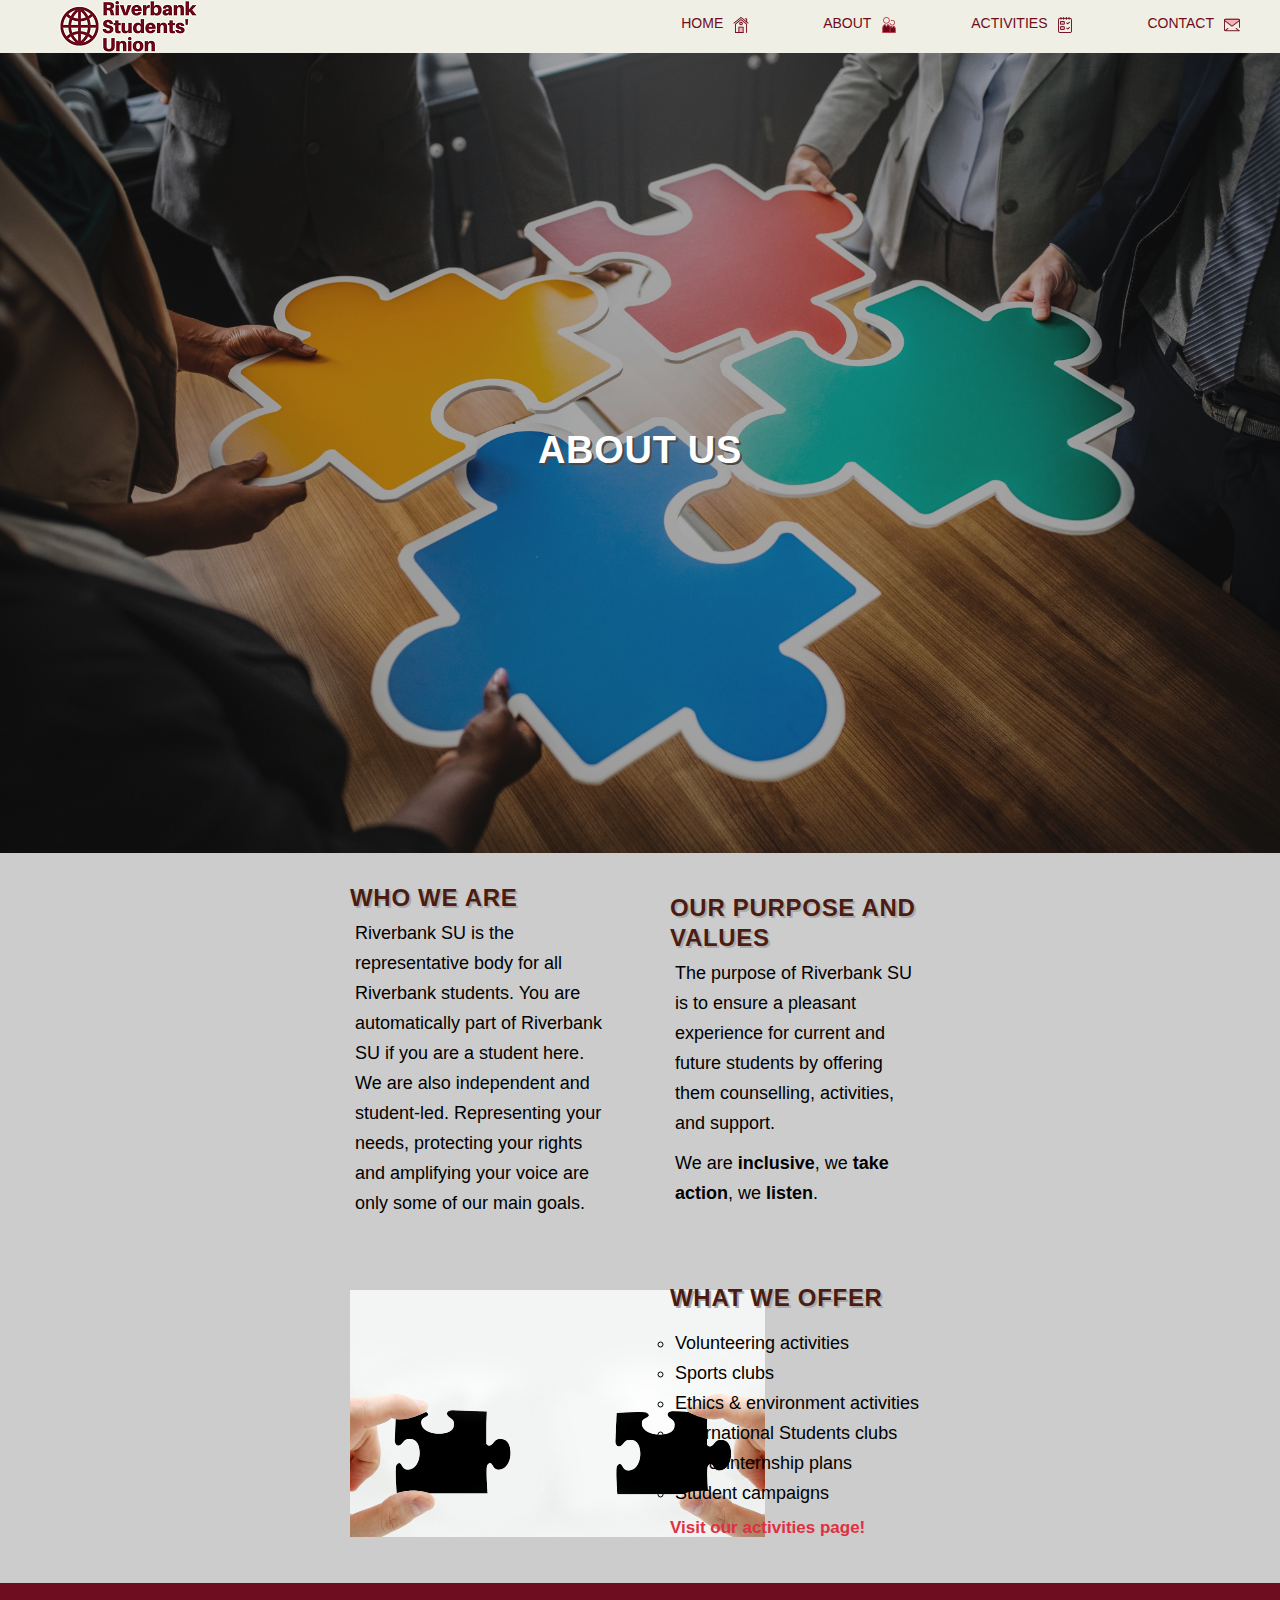
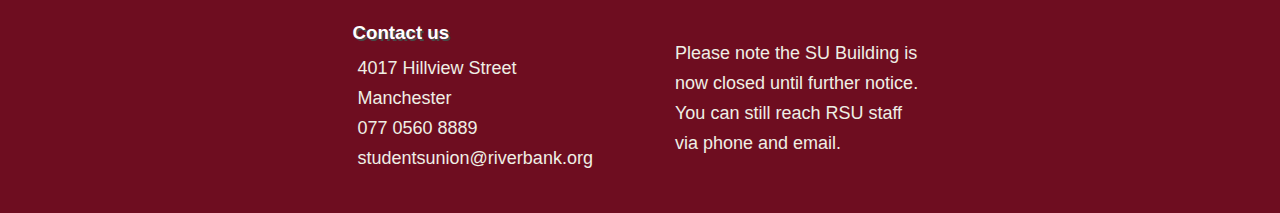
==== about.html @ c8550bf9 "Add files via upload" ====
<!DOCTYPE html>
<html>

<head>
    <link rel="stylesheet" href="style.css">
    <meta charset="UTF-8">
    <meta name="description" content="Site Organizație Studențească">
    <meta name="keywords" content="HTML, CSS">
    <meta name="author" content="Berzovan Alexandra-Teodora">
    <meta name="viewport" content="width=device-width, initial-scale=1.0">
    <title>About us</title>

</head>

<body>
    <header>
        <a href="index.html"><img src="logo.png" class="logo"></a>
        <nav>
            <ul>
                <li><a href="index.html">
                        <img src="home.png" class="icons">Home
                    </a></li>
                <li><a href="about.html">
                        <img src="user.png" class="icons">About
                    </a></li>
                <li><a href="activities.html">
                        <img src="test.png" class="icons">Activities
                    </a></li>

                <li><a href="contact.html">
                        <img src="mail.png" class="icons">Contact
                    </a></li>
            </ul>
        </nav>
    </header>


    <div class="container">
        <img src="teamwork.jpg" alt="teamwork">
        <div class="centered">
            <h1>About us</h1>
        </div>
    </div>
    <div class=row>
        <div class="column">
            <h2>Who we are</h2>
            <p>Riverbank SU is the representative body for all Riverbank students. You are automatically part of
                Riverbank
                SU if you are a student here. We are also independent and student-led. Representing your needs,
                protecting
                your rights and amplifying your voice are only some of our main goals.</p>
        </div>
        <div class="column">
            <h2>Our purpose and values</h2>
            <p>The purpose of Riverbank SU is to ensure a pleasant experience for current and future students by
                offering
                them counselling, activities, and support.</p>
            <p>We are <b>inclusive</b>, we <b>take action</b>, we <b>listen</b>.</p>
        </div>
    </div>

    <div class="row">
        <div class="column"> <img src="puzzle.jpg" alt="puzzle"></div>
        <div class="column">
            <h2>What we offer</h2>
            <p>
            <ul>
                <li>Volunteering activities</li>
                <li>Sports clubs</li>
                <li>Ethics & environment activities</li>
                <li>International Students clubs</li>
                <li>Job & internship plans</li>
                <li>Student campaigns</li>
            </ul>
            <h4><a href="activities.html">Visit our activities page!</a></h4>
            </p>

        </div>

    </div>
    <div class="footer">
        <div class="row">
            <div class="column">
                <h3>Contact us</h3>
                <p>4017 Hillview Street<br>
                    Manchester<br>
                    077 0560 8889<br>
                    studentsunion@riverbank.org</p>
            </div>
            <div class="column">
                <p>Please note the SU Building is now closed until further notice. You can still reach RSU staff via
                    phone
                    and email.</p>
            </div>
        </div>
    </div>

</body>

</html>
---- style.css ----
* {
    margin: 0px;
    padding: 0px;
    box-sizing: border-box;
}

*:before, *:after {
    box-sizing: border-box;
}

body {
    margin: 0px;
    background: #ccc;
    font-family: 'Segoe UI', Tahoma, Geneva, Verdana, sans-serif;
    font-weight: 500;
}

h1 {
    color: #fff;
    text-shadow: 2px 2px #494949;
    font-size: 38px;
    letter-spacing: 0.7px;
}

h2 {
    color: #4C1C10;
    text-transform: uppercase;
    letter-spacing: .7px;
    padding: 30px auto;
    text-shadow: 2px 2px #aaa;
}

h3 {
    color: #fff;
    text-shadow: 2px 2px #494949;
}

h4 a {
    color: #e02f43;
    font-size: 17px;
}

p {
    padding: 5px;
    font-size: 18px;
}

header {
    background: #EFEFE5;
    margin: 0 auto;
}

header ::after {
    content: "";
    display: table;
    clear: both;
}

.logo {
    position: absolute;
    padding-left: 50px;
}

header ul {
    float: right;
    margin: 0;
    padding: 0px 40px 20px 20px;
    background: #EFEFE5;
    list-style: none;
    text-transform: uppercase;
    font-size: 14px;
}

header ul ::before {
    content: '';
    display: block;
    height: 5px;
    background-color: #E02F43;
    position: absolute;
    top: 0;
    width: 0%;
    transition: all ease-in-out 0.25s;
}

header ul :hover::before {
    width: 100%;
}

header li {
    display: inline-block;
    margin-left: 70px;
    padding-top: 15px;
    position: relative;
    text-decoration: none;
}

header li a {
    text-decoration: none;
    color: #6E0D20;
}

ul {
    list-style: circle;
    padding: 5px;
    font-size: 18px;
}

.icons {
    float: right;
    margin-left: 10px;
    padding-top: 2px;
    position: relative;
}

.container {
    background: rgb(34, 34, 34);
    height: 800px;
}

.container img {
    width: 100%;
    height: 800px;
    object-fit: cover;
    opacity: 60%;
}

.centered {
    position: absolute;
    top: 50%;
    left: 50%;
    transform: translate(-50%, -50%);
    text-align: center;
    width: 100%;
    text-transform: uppercase;
}

input[type=text] {
    width: 500px;
    box-sizing: border-box;
    border: 2px solid white;
    border-radius: 4px;
    font-size: 16px;
    background-color: white;
    background-image: url('search.png');
    background-position: 5px 5px;
    background-repeat: no-repeat;
    padding: 12px 20px 12px 40px;
    opacity: 80%;
    margin-top: 15px;
}

.cards {
    display: flex;
    justify-content: center;
    flex-direction: row;
}

.card {
    box-shadow: 0 4px 8px 0 #E02F43;
    max-width: 300px;
    margin: 50px;
    text-align: center;
    line-height: 25px;
}

a {
    text-decoration: none;
    color: #6E0D20;
}

.card:hover {
    box-shadow: 0 8px 16px 0 #6E0D20;
}

.info {
    padding-top: 5px;
    padding-right: 8px;
}

.warning {
    background-color: #EFEFE5;
    margin-top: 30px;
    width: 60%;
    position: relative;
    top: 50%;
    left: 50%;
    transform: translate(-50%, -50%);
}

.row {
    display: flex;
    align-items: center;
    justify-content: center;
    position: relative;
}

.column {
    display: inline-block;
    width: 25%;
    padding: 30px;
    line-height: 30px;
}

.gallery {
    display: flex;
    align-items: center;
    justify-content: center;
    position: relative;
    margin: 10px;
}

.gallerycolumn {
    display: inline-block;
    width: 30%;
    text-align: center;
    padding: 10px;
}

.footer {
    padding: 5px;
    background-color: #6E0D20;
    color: #EFEFE5;
}
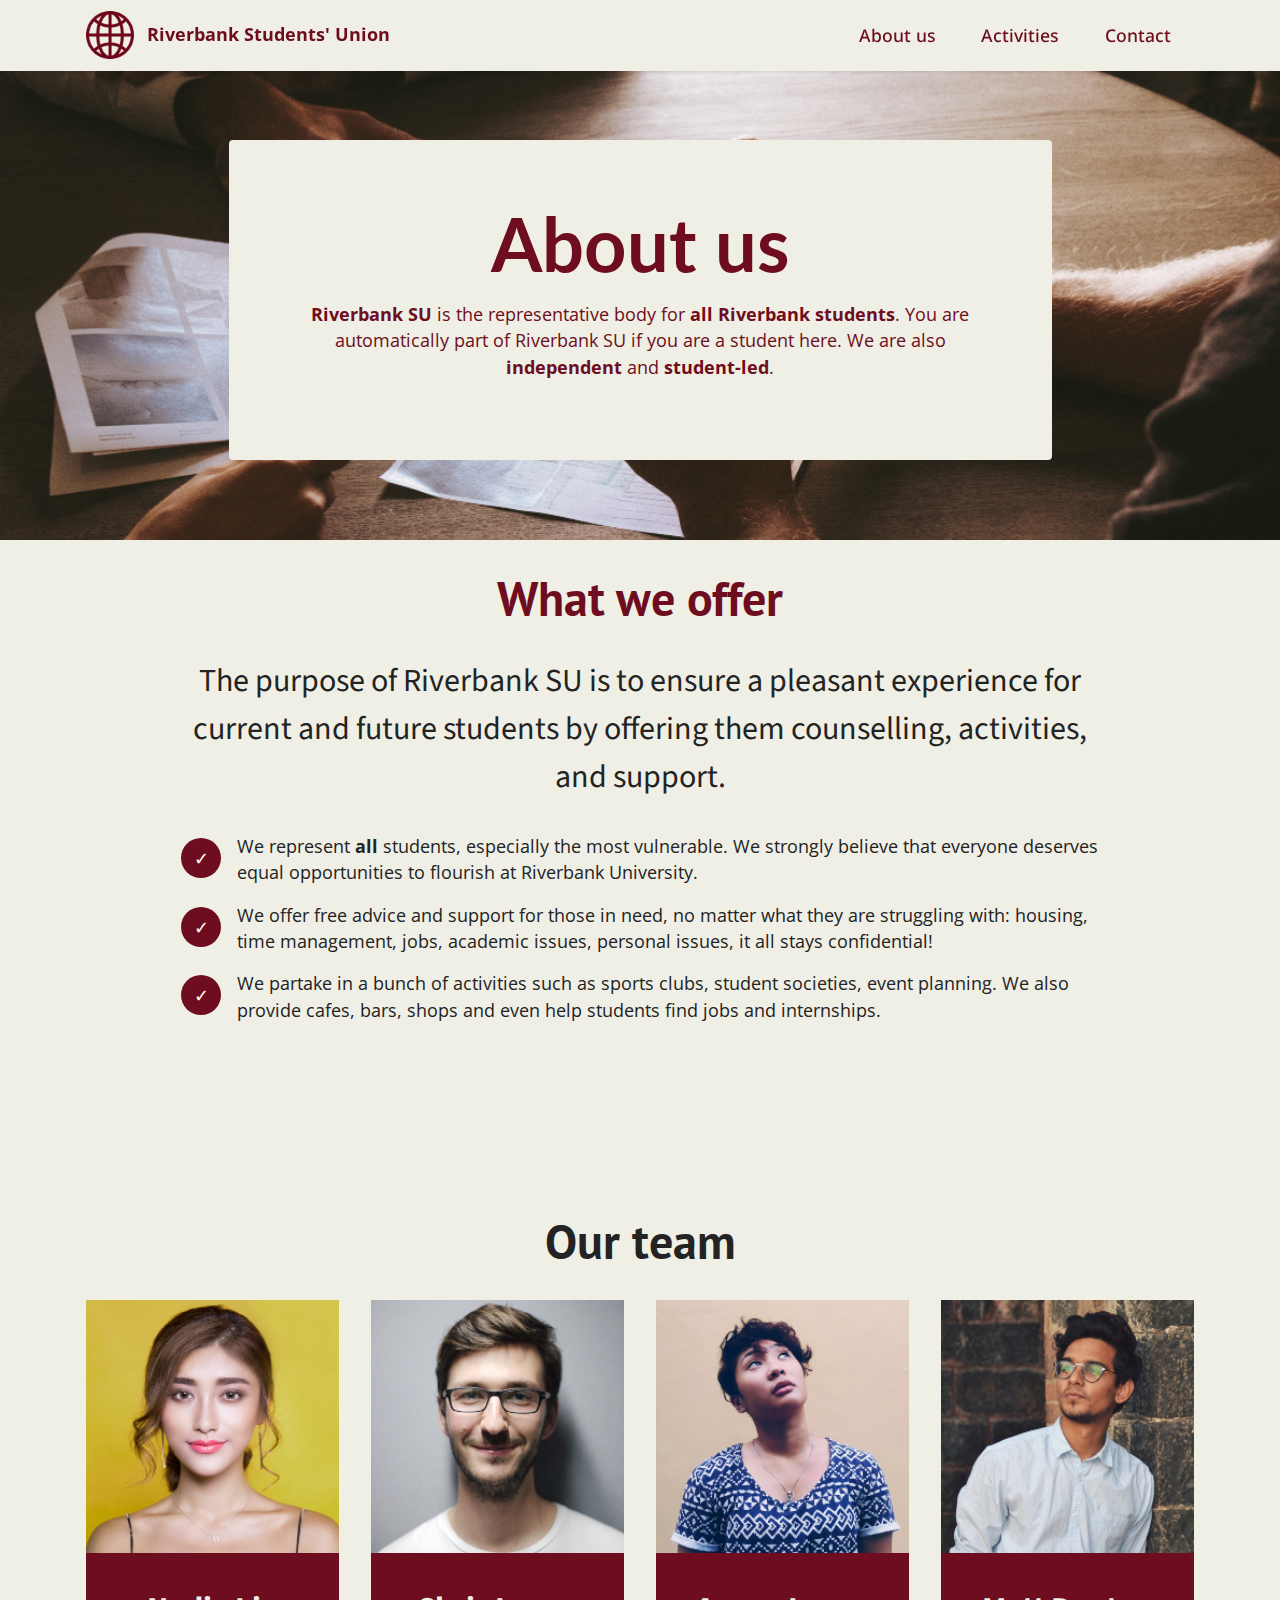
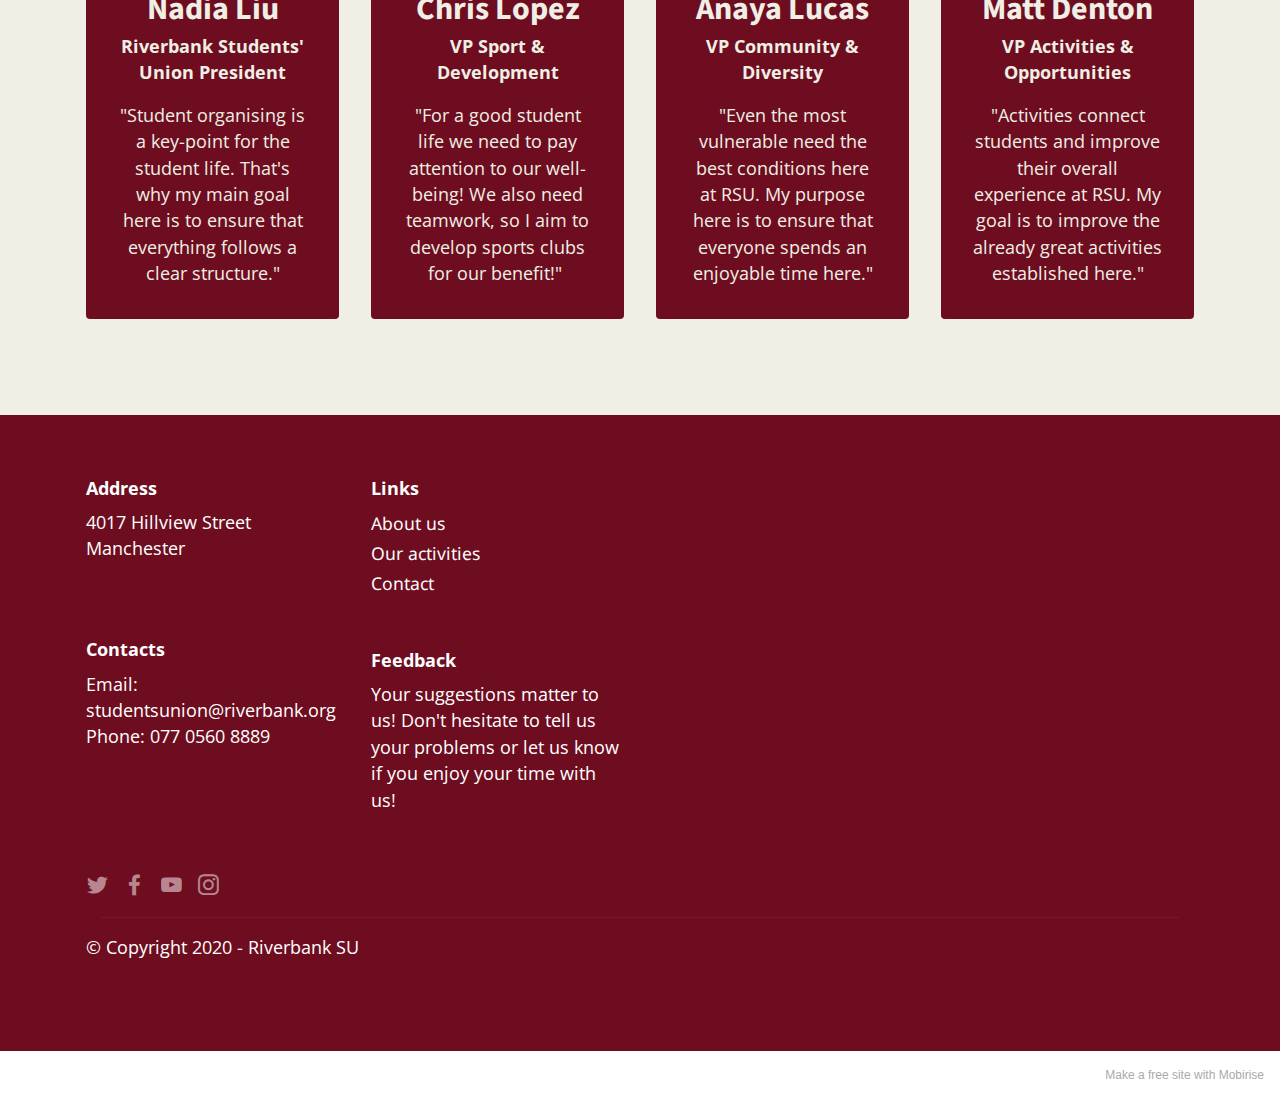
==== commit 32680bc3: "Add files via upload" ====
--- a/about.html
+++ b/about.html
@@ -1,100 +1,272 @@
-<!DOCTYPE html>
-<html>
-
-<head>
-    <link rel="stylesheet" href="style.css">
-    <meta charset="UTF-8">
-    <meta name="description" content="Site Organizație Studențească">
-    <meta name="keywords" content="HTML, CSS">
-    <meta name="author" content="Berzovan Alexandra-Teodora">
-    <meta name="viewport" content="width=device-width, initial-scale=1.0">
-    <title>About us</title>
-
-</head>
-
-<body>
-    <header>
-        <a href="index.html"><img src="logo.png" class="logo"></a>
-        <nav>
-            <ul>
-                <li><a href="index.html">
-                        <img src="home.png" class="icons">Home
-                    </a></li>
-                <li><a href="about.html">
-                        <img src="user.png" class="icons">About
-                    </a></li>
-                <li><a href="activities.html">
-                        <img src="test.png" class="icons">Activities
-                    </a></li>
-
-                <li><a href="contact.html">
-                        <img src="mail.png" class="icons">Contact
-                    </a></li>
-            </ul>
-        </nav>
-    </header>
-
-
-    <div class="container">
-        <img src="teamwork.jpg" alt="teamwork">
-        <div class="centered">
-            <h1>About us</h1>
-        </div>
-    </div>
-    <div class=row>
-        <div class="column">
-            <h2>Who we are</h2>
-            <p>Riverbank SU is the representative body for all Riverbank students. You are automatically part of
-                Riverbank
-                SU if you are a student here. We are also independent and student-led. Representing your needs,
-                protecting
-                your rights and amplifying your voice are only some of our main goals.</p>
-        </div>
-        <div class="column">
-            <h2>Our purpose and values</h2>
-            <p>The purpose of Riverbank SU is to ensure a pleasant experience for current and future students by
-                offering
-                them counselling, activities, and support.</p>
-            <p>We are <b>inclusive</b>, we <b>take action</b>, we <b>listen</b>.</p>
-        </div>
-    </div>
-
-    <div class="row">
-        <div class="column"> <img src="puzzle.jpg" alt="puzzle"></div>
-        <div class="column">
-            <h2>What we offer</h2>
-            <p>
-            <ul>
-                <li>Volunteering activities</li>
-                <li>Sports clubs</li>
-                <li>Ethics & environment activities</li>
-                <li>International Students clubs</li>
-                <li>Job & internship plans</li>
-                <li>Student campaigns</li>
-            </ul>
-            <h4><a href="activities.html">Visit our activities page!</a></h4>
-            </p>
-
-        </div>
-
-    </div>
-    <div class="footer">
-        <div class="row">
-            <div class="column">
-                <h3>Contact us</h3>
-                <p>4017 Hillview Street<br>
-                    Manchester<br>
-                    077 0560 8889<br>
-                    studentsunion@riverbank.org</p>
-            </div>
-            <div class="column">
-                <p>Please note the SU Building is now closed until further notice. You can still reach RSU staff via
-                    phone
-                    and email.</p>
-            </div>
-        </div>
-    </div>
-
-</body>
-
+<!DOCTYPE html>
+<html  >
+<head>
+  <!-- Site made with Mobirise Website Builder v5.2.0, https://mobirise.com -->
+  <meta charset="UTF-8">
+  <meta http-equiv="X-UA-Compatible" content="IE=edge">
+  <meta name="generator" content="Mobirise v5.2.0, mobirise.com">
+  <meta name="viewport" content="width=device-width, initial-scale=1, minimum-scale=1">
+  <link rel="shortcut icon" href="assets/images/globe-1.png" type="image/x-icon">
+  <meta name="description" content="">
+  
+  
+  <title>About</title>
+  <link rel="stylesheet" href="assets/tether/tether.min.css">
+  <link rel="stylesheet" href="assets/bootstrap/css/bootstrap.min.css">
+  <link rel="stylesheet" href="assets/bootstrap/css/bootstrap-grid.min.css">
+  <link rel="stylesheet" href="assets/bootstrap/css/bootstrap-reboot.min.css">
+  <link rel="stylesheet" href="assets/dropdown/css/style.css">
+  <link rel="stylesheet" href="assets/socicon/css/styles.css">
+  <link rel="stylesheet" href="assets/theme/css/style.css">
+  <link rel="preload" as="style" href="assets/mobirise/css/mbr-additional.css"><link rel="stylesheet" href="assets/mobirise/css/mbr-additional.css" type="text/css">
+  
+  
+  
+  
+</head>
+<body>
+  
+  <section class="menu menu2 cid-skhMmLjxZo" once="menu" id="menu2-d">
+    
+    <nav class="navbar navbar-dropdown navbar-fixed-top navbar-expand-lg">
+        <div class="container">
+            <div class="navbar-brand">
+                <span class="navbar-logo">
+                    
+                        <a href="index.html"><img src="assets/images/globe-1.png" alt="Logo" style="height: 3rem;"></a>
+                    
+                </span>
+                <span class="navbar-caption-wrap"><a class="navbar-caption text-primary display-7" href="index.html">Riverbank Students' Union</a></span>
+            </div>
+            <button class="navbar-toggler" type="button" data-toggle="collapse" data-target="#navbarSupportedContent" aria-controls="navbarNavAltMarkup" aria-expanded="false" aria-label="Toggle navigation">
+                <div class="hamburger">
+                    <span></span>
+                    <span></span>
+                    <span></span>
+                    <span></span>
+                </div>
+            </button>
+            <div class="collapse navbar-collapse" id="navbarSupportedContent">
+                <ul class="navbar-nav nav-dropdown nav-right" data-app-modern-menu="true"><li class="nav-item"><a class="nav-link link text-primary display-4" href="about.html">
+                            About us</a></li>
+                    <li class="nav-item"><a class="nav-link link text-primary display-4" href="activities.html">
+                            Activities</a></li>
+                    <li class="nav-item"><a class="nav-link link text-primary display-4" href="contact.html">Contact</a>
+                    </li></ul>
+                
+                
+            </div>
+        </div>
+    </nav>
+</section>
+
+<section class="header12 cid-skjhHKtJoJ mbr-parallax-background" id="header12-j">
+
+    
+
+    
+    <div class="container">
+        <div class="row justify-content-center">
+            <div class="card col-12 col-md-12 col-lg-9">
+                <div class="card-wrapper">
+                    <div class="card-box align-center">
+                        <h1 class="card-title mbr-fonts-style mb-3 display-1">
+                            <strong>About us</strong></h1>
+                        <p class="mbr-text mbr-fonts-style display-7"><strong>Riverbank SU</strong> is the representative body for <strong>all Riverbank students</strong>. You are automatically part of Riverbank SU if you are a student here. We are also <strong>independent</strong> and <strong>student-led</strong>.</p>
+                        
+                    </div>
+                </div>
+            </div>
+        </div>
+    </div>
+</section>
+
+<section class="content4 cid-skjf7Pmlff" id="content4-g">
+    
+    
+    <div class="container">
+        <div class="row justify-content-center">
+            <div class="title col-md-12 col-lg-10">
+                <h3 class="mbr-section-title mbr-fonts-style align-center mb-4 display-2">
+                    <strong>What we offer</strong></h3>
+                <h4 class="mbr-section-subtitle align-center mbr-fonts-style mb-4 display-5">The purpose of Riverbank SU is to ensure a pleasant experience for current and future students by offering them counselling, activities, and support.</h4>
+                
+            </div>
+        </div>
+    </div>
+</section>
+
+<section class="content8 cid-skjfFhBJfi" id="content8-i">
+    
+    <div class="container">
+        <div class="row justify-content-center">
+            <div class="counter-container col-md-12 col-lg-10">
+                
+                <div class="mbr-text mbr-fonts-style display-7">
+                    <ul>
+                        <li>We represent&nbsp;<strong>all</strong> students, especially the most vulnerable. We strongly believe that everyone deserves equal opportunities to flourish at Riverbank University.</li>
+                        <li>We offer free advice and support for those in need, no matter what they are struggling with: housing, time management, jobs, academic issues, personal issues, it all stays confidential!</li><li>We partake in a bunch of activities such as sports clubs, student societies, event planning. We also provide cafes, bars, shops and even help students find jobs and internships.&nbsp;</li></ul><ul>
+                    </ul>
+                </div>
+            </div>
+        </div>
+    </div>
+</section>
+
+<section class="team1 cid-skjfhzX9Cu" id="team1-h">
+    
+
+    
+    <div class="container">
+        <div class="row justify-content-center">
+            <div class="col-12">
+                <h3 class="mbr-section-title mbr-fonts-style align-center mb-4 display-2">
+                    <strong>Our team</strong>
+                </h3>
+                
+            </div>
+            <div class="col-sm-6 col-lg-3">
+                <div class="card-wrap">
+                    <div class="image-wrap">
+                        <img src="assets/images/woman08.jpg" alt="">
+                    </div>
+                    <div class="content-wrap">
+                        <h5 class="mbr-section-title card-title mbr-fonts-style align-center m-0 display-5"><strong>Nadia Liu</strong></h5>
+                        <h6 class="mbr-role mbr-fonts-style align-center mb-3 display-7"><strong>Riverbank Students' Union President</strong></h6>
+                        <p class="card-text mbr-fonts-style align-center display-7">"Student organising is a key-point for the student life. That's why my main goal here is to ensure that everything follows a clear structure."</p>
+                        
+                        
+                    </div>
+                </div>
+            </div>
+
+            <div class="col-sm-6 col-lg-3">
+                <div class="card-wrap">
+                    <div class="image-wrap">
+                        <img src="assets/images/man15.jpg" alt="">
+                    </div>
+                    <div class="content-wrap">
+                        <h5 class="mbr-section-title card-title mbr-fonts-style align-center m-0 display-5"><strong>Chris Lopez</strong></h5>
+                        <h6 class="mbr-role mbr-fonts-style align-center mb-3 display-7"><strong>VP Sport &amp; Development</strong></h6>
+                        <p class="card-text mbr-fonts-style align-center display-7">"For a good student life we need to pay attention to our well-being! We also need teamwork, so I aim to develop sports clubs for our benefit!"&nbsp;</p>
+                        
+                        
+                    </div>
+                </div>
+            </div>
+
+            <div class="col-sm-6 col-lg-3">
+                <div class="card-wrap">
+                    <div class="image-wrap">
+                        <img src="assets/images/woman34-1.jpg" alt="">
+                    </div>
+                    <div class="content-wrap">
+                        <h5 class="mbr-section-title card-title mbr-fonts-style align-center m-0 display-5"><strong>Anaya Lucas</strong></h5>
+                        <h6 class="mbr-role mbr-fonts-style align-center mb-3 display-7"><strong>VP Community &amp; Diversity
+</strong></h6>
+                        <p class="card-text mbr-fonts-style align-center display-7">"Even the most vulnerable need the best conditions here at RSU. My purpose here is to ensure that everyone spends an enjoyable time here."</p>
+                        
+                        
+                    </div>
+                </div>
+            </div>
+
+            <div class="col-sm-6 col-lg-3">
+                <div class="card-wrap">
+                    <div class="image-wrap">
+                        <img src="assets/images/man23.jpg" alt="">
+                    </div>
+                    <div class="content-wrap">
+                        <h5 class="mbr-section-title card-title mbr-fonts-style align-center m-0 display-5"><strong>Matt Denton</strong></h5>
+                        <h6 class="mbr-role mbr-fonts-style align-center mb-3 display-7"><strong>VP Activities &amp; Opportunities</strong></h6>
+                        <p class="card-text mbr-fonts-style align-center display-7">"Activities connect students and improve their overall experience at RSU. My goal is to improve the already great activities established here."</p>
+                        
+                        
+                    </div>
+                </div>
+            </div>
+        </div>
+    </div>
+</section>
+
+<section class="footer6 cid-skigMnmzud" once="footers" id="footer6-e">
+
+    
+
+    
+
+    <div class="container">
+        <div class="row content mbr-white">
+            <div class="col-12 col-md-3 mbr-fonts-style display-7">
+                <h5 class="mbr-section-subtitle mbr-fonts-style mb-2 display-7">
+                    <strong>Address</strong>
+                </h5>
+                <p class="mbr-text mbr-fonts-style display-7">4017 Hillview Street Manchester</p> <br>
+                <h5 class="mbr-section-subtitle mbr-fonts-style mb-2 mt-4 display-7">
+                    <strong>Contacts</strong>
+                </h5>
+                <p class="mbr-text mbr-fonts-style mb-4 display-7">
+                    Email: studentsunion@riverbank.org <br>
+                    Phone: 077 0560 8889</p>
+            </div>
+            <div class="col-12 col-md-3 mbr-fonts-style display-4">
+                <h5 class="mbr-section-subtitle mbr-fonts-style mb-2 display-7">
+                    <strong>Links</strong>
+                </h5>
+                <ul class="list mbr-fonts-style mb-4 display-4">
+                    <li class="mbr-text item-wrap"><a href="about.html" class="text-white">About us</a></li><li class="mbr-text item-wrap"><a href="activities.html" class="text-white">Our activities</a></li><li class="mbr-text item-wrap"><a href="contact.html" class="text-white">Contact</a></li>
+                </ul>
+                <h5 class="mbr-section-subtitle mbr-fonts-style mb-2 mt-5 display-7">
+                    <strong>Feedback</strong>
+                </h5>
+                <p class="mbr-text mbr-fonts-style mb-4 display-7">
+                    Your suggestions matter to us! Don't hesitate to tell us your problems or let us know if you enjoy your time with us!</p>
+            </div>
+            <div class="col-12 col-md-6">
+                <div class="google-map"><iframe frameborder="0" style="border:0" src="https://www.google.com/maps/embed/v1/place?key=AIzaSyCZI5F_k6S1k46ujh0SNrapM89f7mJxd30&amp;q=Manchester" allowfullscreen=""></iframe></div>
+            </div>
+            <div class="col-md-6">
+                <div class="social-list align-left">
+                    <div class="soc-item">
+                        <a href="https://twitter.com" target="_blank">
+                            <span class="mbr-iconfont mbr-iconfont-social socicon-twitter socicon"></span>
+                        </a>
+                    </div>
+                    <div class="soc-item">
+                        <a href="https://www.facebook.com" target="_blank">
+                            <span class="mbr-iconfont mbr-iconfont-social socicon-facebook socicon"></span>
+                        </a>
+                    </div>
+                    <div class="soc-item">
+                        <a href="https://www.youtube.com" target="_blank">
+                            <span class="mbr-iconfont mbr-iconfont-social socicon-youtube socicon"></span>
+                        </a>
+                    </div>
+                    <div class="soc-item">
+                        <a href="https://instagram.com" target="_blank">
+                            <span class="mbr-iconfont mbr-iconfont-social socicon-instagram socicon"></span>
+                        </a>
+                    </div>
+                    
+                    
+                </div>
+            </div>
+        </div>
+        <div class="footer-lower">
+            <div class="media-container-row">
+                <div class="col-sm-12">
+                    <hr>
+                </div>
+            </div>
+            <div class="col-sm-12 copyright pl-0">
+                <p class="mbr-text mbr-fonts-style mbr-white display-7">
+                    © Copyright 2020 - Riverbank SU
+                </p>
+            </div>
+        </div>
+    </div>
+</section><section style="background-color: #fff; font-family: -apple-system, BlinkMacSystemFont, 'Segoe UI', 'Roboto', 'Helvetica Neue', Arial, sans-serif; color:#aaa; font-size:12px; padding: 0; align-items: center; display: flex;"><a href="https://mobirise.site/f" style="flex: 1 1; height: 3rem; padding-left: 1rem;"></a><p style="flex: 0 0 auto; margin:0; padding-right:1rem;">Make a free <a href="https://mobirise.site/y" style="color:#aaa;">site</a> with Mobirise</p></section><script src="assets/web/assets/jquery/jquery.min.js"></script>  <script src="assets/popper/popper.min.js"></script>  <script src="assets/tether/tether.min.js"></script>  <script src="assets/bootstrap/js/bootstrap.min.js"></script>  <script src="assets/smoothscroll/smooth-scroll.js"></script>  <script src="assets/dropdown/js/nav-dropdown.js"></script>  <script src="assets/dropdown/js/navbar-dropdown.js"></script>  <script src="assets/touchswipe/jquery.touch-swipe.min.js"></script>  <script src="assets/parallax/jarallax.min.js"></script>  <script src="assets/theme/js/script.js"></script>  
+  
+  
+</body>
 </html>--- a/assets/dropdown/css/style.css
+++ b/assets/dropdown/css/style.css
@@ -0,0 +1,265 @@
+.navbar-dropdown {
+  left: 0;
+  padding: 0;
+  position: absolute;
+  right: 0;
+  top: 0;
+  transition: all 0.45s ease;
+  z-index: 1030;
+  background: #282828; }
+  .navbar-dropdown .navbar-logo {
+    margin-right: 0.8rem;
+    transition: margin 0.3s ease-in-out;
+    vertical-align: middle; }
+    .navbar-dropdown .navbar-logo img {
+      height: 3.125rem;
+      transition: all 0.3s ease-in-out; }
+    .navbar-dropdown .navbar-logo.mbr-iconfont {
+      font-size: 3.125rem;
+      line-height: 3.125rem; }
+  .navbar-dropdown .navbar-caption {
+    font-weight: 700;
+    white-space: normal;
+    vertical-align: -4px;
+    line-height: 3.125rem !important; }
+    .navbar-dropdown .navbar-caption, .navbar-dropdown .navbar-caption:hover {
+      color: inherit;
+      text-decoration: none; }
+  .navbar-dropdown .mbr-iconfont + .navbar-caption {
+    vertical-align: -1px; }
+  .navbar-dropdown.navbar-fixed-top {
+    position: fixed; }
+  .navbar-dropdown .navbar-brand span {
+    vertical-align: -4px; }
+  .navbar-dropdown.bg-color.transparent {
+    background: none; }
+  .navbar-dropdown.navbar-short .navbar-brand {
+    padding: 0.625rem 0; }
+    .navbar-dropdown.navbar-short .navbar-brand span {
+      vertical-align: -1px; }
+  .navbar-dropdown.navbar-short .navbar-caption {
+    line-height: 2.375rem !important;
+    vertical-align: -2px; }
+  .navbar-dropdown.navbar-short .navbar-logo {
+    margin-right: 0.5rem; }
+    .navbar-dropdown.navbar-short .navbar-logo img {
+      height: 2.375rem; }
+    .navbar-dropdown.navbar-short .navbar-logo.mbr-iconfont {
+      font-size: 2.375rem;
+      line-height: 2.375rem; }
+  .navbar-dropdown.navbar-short .mbr-table-cell {
+    height: 3.625rem; }
+  .navbar-dropdown .navbar-close {
+    left: 0.6875rem;
+    position: fixed;
+    top: 0.75rem;
+    z-index: 1000; }
+  .navbar-dropdown .hamburger-icon {
+    content: "";
+    display: inline-block;
+    vertical-align: middle;
+    width: 16px;
+    -webkit-box-shadow: 0 -6px 0 1px #282828,0 0 0 1px #282828,0 6px 0 1px #282828;
+    -moz-box-shadow: 0 -6px 0 1px #282828,0 0 0 1px #282828,0 6px 0 1px #282828;
+    box-shadow: 0 -6px 0 1px #282828,0 0 0 1px #282828,0 6px 0 1px #282828; }
+
+.dropdown-menu .dropdown-toggle[data-toggle="dropdown-submenu"]::after {
+  border-bottom: 0.35em solid transparent;
+  border-left: 0.35em solid;
+  border-right: 0;
+  border-top: 0.35em solid transparent;
+  margin-left: 0.3rem; }
+
+.dropdown-menu .dropdown-item:focus {
+  outline: 0; }
+
+.nav-dropdown {
+  font-size: 0.75rem;
+  font-weight: 500;
+  height: auto !important; }
+  .nav-dropdown .nav-btn {
+    padding-left: 1rem; }
+  .nav-dropdown .link {
+    margin: .667em 1.667em;
+    font-weight: 500;
+    padding: 0;
+    transition: color .2s ease-in-out; }
+    .nav-dropdown .link.dropdown-toggle {
+      margin-right: 2.583em; }
+      .nav-dropdown .link.dropdown-toggle::after {
+        margin-left: .25rem;
+        border-top: 0.35em solid;
+        border-right: 0.35em solid transparent;
+        border-left: 0.35em solid transparent;
+        border-bottom: 0; }
+      .nav-dropdown .link.dropdown-toggle[aria-expanded="true"] {
+        margin: 0;
+        padding: 0.667em 3.263em  0.667em 1.667em; }
+  .nav-dropdown .link::after,
+  .nav-dropdown .dropdown-item::after {
+    color: inherit; }
+  .nav-dropdown .btn {
+    font-size: 0.75rem;
+    font-weight: 700;
+    letter-spacing: 0;
+    margin-bottom: 0;
+    padding-left: 1.25rem;
+    padding-right: 1.25rem; }
+  .nav-dropdown .dropdown-menu {
+    border-radius: 0;
+    border: 0;
+    left: 0;
+    margin: 0;
+    padding-bottom: 1.25rem;
+    padding-top: 1.25rem;
+    position: relative; }
+  .nav-dropdown .dropdown-submenu {
+    margin-left: 0.125rem;
+    top: 0; }
+  .nav-dropdown .dropdown-item {
+    font-weight: 500;
+    line-height: 2;
+    padding: 0.3846em 4.615em 0.3846em 1.5385em;
+    position: relative;
+    transition: color .2s ease-in-out, background-color .2s ease-in-out; }
+    .nav-dropdown .dropdown-item::after {
+      margin-top: -0.3077em;
+      position: absolute;
+      right: 1.1538em;
+      top: 50%; }
+    .nav-dropdown .dropdown-item:focus, .nav-dropdown .dropdown-item:hover {
+      background: none; }
+
+@media (max-width: 767px) {
+  .nav-dropdown.navbar-toggleable-sm {
+    bottom: 0;
+    display: none;
+    left: 0;
+    overflow-x: hidden;
+    position: fixed;
+    top: 0;
+    transform: translateX(-100%);
+    -ms-transform: translateX(-100%);
+    -webkit-transform: translateX(-100%);
+    width: 18.75rem;
+    z-index: 999; } }
+.nav-dropdown.navbar-toggleable-xl {
+  bottom: 0;
+  display: none;
+  left: 0;
+  overflow-x: hidden;
+  position: fixed;
+  top: 0;
+  transform: translateX(-100%);
+  -ms-transform: translateX(-100%);
+  -webkit-transform: translateX(-100%);
+  width: 18.75rem;
+  z-index: 999; }
+
+.nav-dropdown-sm {
+  display: block !important;
+  overflow-x: hidden;
+  overflow: auto;
+  padding-top: 3.875rem; }
+  .nav-dropdown-sm::after {
+    content: "";
+    display: block;
+    height: 3rem;
+    width: 100%; }
+  .nav-dropdown-sm.collapse.in ~ .navbar-close {
+    display: block !important; }
+  .nav-dropdown-sm.collapsing, .nav-dropdown-sm.collapse.in {
+    transform: translateX(0);
+    -ms-transform: translateX(0);
+    -webkit-transform: translateX(0);
+    transition: all 0.25s ease-out;
+    -webkit-transition: all 0.25s ease-out;
+    background: #282828; }
+  .nav-dropdown-sm.collapsing[aria-expanded="false"] {
+    transform: translateX(-100%);
+    -ms-transform: translateX(-100%);
+    -webkit-transform: translateX(-100%); }
+  .nav-dropdown-sm .nav-item {
+    display: block;
+    margin-left: 0 !important;
+    padding-left: 0; }
+  .nav-dropdown-sm .link,
+  .nav-dropdown-sm .dropdown-item {
+    border-top: 1px dotted rgba(255, 255, 255, 0.1);
+    font-size: 0.8125rem;
+    line-height: 1.6;
+    margin: 0 !important;
+    padding: 0.875rem 2.4rem 0.875rem 1.5625rem !important;
+    position: relative;
+    white-space: normal; }
+    .nav-dropdown-sm .link:focus, .nav-dropdown-sm .link:hover,
+    .nav-dropdown-sm .dropdown-item:focus,
+    .nav-dropdown-sm .dropdown-item:hover {
+      background: rgba(0, 0, 0, 0.2) !important;
+      color: #c0a375; }
+  .nav-dropdown-sm .nav-btn {
+    position: relative;
+    padding: 1.5625rem 1.5625rem 0 1.5625rem; }
+    .nav-dropdown-sm .nav-btn::before {
+      border-top: 1px dotted rgba(255, 255, 255, 0.1);
+      content: "";
+      left: 0;
+      position: absolute;
+      top: 0;
+      width: 100%; }
+    .nav-dropdown-sm .nav-btn + .nav-btn {
+      padding-top: 0.625rem; }
+      .nav-dropdown-sm .nav-btn + .nav-btn::before {
+        display: none; }
+  .nav-dropdown-sm .btn {
+    padding: 0.625rem 0; }
+  .nav-dropdown-sm .dropdown-toggle[data-toggle="dropdown-submenu"]::after {
+    margin-left: .25rem;
+    border-top: 0.35em solid;
+    border-right: 0.35em solid transparent;
+    border-left: 0.35em solid transparent;
+    border-bottom: 0; }
+  .nav-dropdown-sm .dropdown-toggle[data-toggle="dropdown-submenu"][aria-expanded="true"]::after {
+    border-top: 0;
+    border-right: 0.35em solid transparent;
+    border-left: 0.35em solid transparent;
+    border-bottom: 0.35em solid; }
+  .nav-dropdown-sm .dropdown-menu {
+    margin: 0;
+    padding: 0;
+    position: relative;
+    top: 0;
+    left: 0;
+    width: 100%;
+    border: 0;
+    float: none;
+    border-radius: 0;
+    background: none; }
+  .nav-dropdown-sm .dropdown-submenu {
+    left: 100%;
+    margin-left: 0.125rem;
+    margin-top: -1.25rem;
+    top: 0; }
+
+.navbar-toggleable-sm .nav-dropdown .dropdown-menu {
+  position: absolute; }
+
+.navbar-toggleable-sm .nav-dropdown .dropdown-submenu {
+  left: 100%;
+  margin-left: 0.125rem;
+  margin-top: -1.25rem;
+  top: 0; }
+
+.navbar-toggleable-sm.opened .nav-dropdown .dropdown-menu {
+  position: relative; }
+
+.navbar-toggleable-sm.opened .nav-dropdown .dropdown-submenu {
+  left: 0;
+  margin-left: 00rem;
+  margin-top: 0rem;
+  top: 0; }
+
+.is-builder .nav-dropdown.collapsing {
+  transition: none !important; }
+
+/*# sourceMappingURL=style.css.map */
--- a/assets/socicon/css/styles.css
+++ b/assets/socicon/css/styles.css
@@ -0,0 +1,933 @@
+@charset "UTF-8";
+
+@font-face {
+  font-family: 'Socicon';
+  src:  url('../fonts/socicon.eot');
+  src:  url('../fonts/socicon.eot?#iefix') format('embedded-opentype'),
+    url('../fonts/socicon.woff2') format('woff2'),
+    url('../fonts/socicon.ttf') format('truetype'),
+    url('../fonts/socicon.woff') format('woff'),
+    url('../fonts/socicon.svg#socicon') format('svg');
+  font-weight: normal;
+  font-style: normal;
+}
+
+[data-icon]:before {
+  font-family: "socicon" !important;
+  content: attr(data-icon);
+  font-style: normal !important;
+  font-weight: normal !important;
+  font-variant: normal !important;
+  text-transform: none !important;
+  speak: none;
+  line-height: 1;
+  -webkit-font-smoothing: antialiased;
+  -moz-osx-font-smoothing: grayscale;
+}
+
+[class^="socicon-"], [class*=" socicon-"] {
+  /* use !important to prevent issues with browser extensions that change fonts */
+  font-family: 'Socicon' !important;
+  speak: none;
+  font-style: normal;
+  font-weight: normal;
+  font-variant: normal;
+  text-transform: none;
+  line-height: 1;
+
+  /* Better Font Rendering =========== */
+  -webkit-font-smoothing: antialiased;
+  -moz-osx-font-smoothing: grayscale;
+}
+
+.socicon-eitaa:before {
+  content: "\e97c";
+}
+.socicon-soroush:before {
+  content: "\e97d";
+}
+.socicon-bale:before {
+  content: "\e97e";
+}
+.socicon-zazzle:before {
+  content: "\e97b";
+}
+.socicon-society6:before {
+  content: "\e97a";
+}
+.socicon-redbubble:before {
+  content: "\e979";
+}
+.socicon-avvo:before {
+  content: "\e978";
+}
+.socicon-stitcher:before {
+  content: "\e977";
+}
+.socicon-googlehangouts:before {
+  content: "\e974";
+}
+.socicon-dlive:before {
+  content: "\e975";
+}
+.socicon-vsco:before {
+  content: "\e976";
+}
+.socicon-flipboard:before {
+  content: "\e973";
+}
+.socicon-ubuntu:before {
+  content: "\e958";
+}
+.socicon-artstation:before {
+  content: "\e959";
+}
+.socicon-invision:before {
+  content: "\e95a";
+}
+.socicon-torial:before {
+  content: "\e95b";
+}
+.socicon-collectorz:before {
+  content: "\e95c";
+}
+.socicon-seenthis:before {
+  content: "\e95d";
+}
+.socicon-googleplaymusic:before {
+  content: "\e95e";
+}
+.socicon-debian:before {
+  content: "\e95f";
+}
+.socicon-filmfreeway:before {
+  content: "\e960";
+}
+.socicon-gnome:before {
+  content: "\e961";
+}
+.socicon-itchio:before {
+  content: "\e962";
+}
+.socicon-jamendo:before {
+  content: "\e963";
+}
+.socicon-mix:before {
+  content: "\e964";
+}
+.socicon-sharepoint:before {
+  content: "\e965";
+}
+.socicon-tinder:before {
+  content: "\e966";
+}
+.socicon-windguru:before {
+  content: "\e967";
+}
+.socicon-cdbaby:before {
+  content: "\e968";
+}
+.socicon-elementaryos:before {
+  content: "\e969";
+}
+.socicon-stage32:before {
+  content: "\e96a";
+}
+.socicon-tiktok:before {
+  content: "\e96b";
+}
+.socicon-gitter:before {
+  content: "\e96c";
+}
+.socicon-letterboxd:before {
+  content: "\e96d";
+}
+.socicon-threema:before {
+  content: "\e96e";
+}
+.socicon-splice:before {
+  content: "\e96f";
+}
+.socicon-metapop:before {
+  content: "\e970";
+}
+.socicon-naver:before {
+  content: "\e971";
+}
+.socicon-remote:before {
+  content: "\e972";
+}
+.socicon-internet:before {
+  content: "\e957";
+}
+.socicon-moddb:before {
+  content: "\e94b";
+}
+.socicon-indiedb:before {
+  content: "\e94c";
+}
+.socicon-traxsource:before {
+  content: "\e94d";
+}
+.socicon-gamefor:before {
+  content: "\e94e";
+}
+.socicon-pixiv:before {
+  content: "\e94f";
+}
+.socicon-myanimelist:before {
+  content: "\e950";
+}
+.socicon-blackberry:before {
+  content: "\e951";
+}
+.socicon-wickr:before {
+  content: "\e952";
+}
+.socicon-spip:before {
+  content: "\e953";
+}
+.socicon-napster:before {
+  content: "\e954";
+}
+.socicon-beatport:before {
+  content: "\e955";
+}
+.socicon-hackerone:before {
+  content: "\e956";
+}
+.socicon-hackernews:before {
+  content: "\e946";
+}
+.socicon-smashwords:before {
+  content: "\e947";
+}
+.socicon-kobo:before {
+  content: "\e948";
+}
+.socicon-bookbub:before {
+  content: "\e949";
+}
+.socicon-mailru:before {
+  content: "\e94a";
+}
+.socicon-gitlab:before {
+  content: "\e945";
+}
+.socicon-instructables:before {
+  content: "\e944";
+}
+.socicon-portfolio:before {
+  content: "\e943";
+}
+.socicon-codered:before {
+  content: "\e940";
+}
+.socicon-origin:before {
+  content: "\e941";
+}
+.socicon-nextdoor:before {
+  content: "\e942";
+}
+.socicon-udemy:before {
+  content: "\e93f";
+}
+.socicon-livemaster:before {
+  content: "\e93e";
+}
+.socicon-crunchbase:before {
+  content: "\e93b";
+}
+.socicon-homefy:before {
+  content: "\e93c";
+}
+.socicon-calendly:before {
+  content: "\e93d";
+}
+.socicon-realtor:before {
+  content: "\e90f";
+}
+.socicon-tidal:before {
+  content: "\e910";
+}
+.socicon-qobuz:before {
+  content: "\e911";
+}
+.socicon-natgeo:before {
+  content: "\e912";
+}
+.socicon-mastodon:before {
+  content: "\e913";
+}
+.socicon-unsplash:before {
+  content: "\e914";
+}
+.socicon-homeadvisor:before {
+  content: "\e915";
+}
+.socicon-angieslist:before {
+  content: "\e916";
+}
+.socicon-codepen:before {
+  content: "\e917";
+}
+.socicon-slack:before {
+  content: "\e918";
+}
+.socicon-openaigym:before {
+  content: "\e919";
+}
+.socicon-logmein:before {
+  content: "\e91a";
+}
+.socicon-fiverr:before {
+  content: "\e91b";
+}
+.socicon-gotomeeting:before {
+  content: "\e91c";
+}
+.socicon-aliexpress:before {
+  content: "\e91d";
+}
+.socicon-guru:before {
+  content: "\e91e";
+}
+.socicon-appstore:before {
+  content: "\e91f";
+}
+.socicon-homes:before {
+  content: "\e920";
+}
+.socicon-zoom:before {
+  content: "\e921";
+}
+.socicon-alibaba:before {
+  content: "\e922";
+}
+.socicon-craigslist:before {
+  content: "\e923";
+}
+.socicon-wix:before {
+  content: "\e924";
+}
+.socicon-redfin:before {
+  content: "\e925";
+}
+.socicon-googlecalendar:before {
+  content: "\e926";
+}
+.socicon-shopify:before {
+  content: "\e927";
+}
+.socicon-freelancer:before {
+  content: "\e928";
+}
+.socicon-seedrs:before {
+  content: "\e929";
+}
+.socicon-bing:before {
+  content: "\e92a";
+}
+.socicon-doodle:before {
+  content: "\e92b";
+}
+.socicon-bonanza:before {
+  content: "\e92c";
+}
+.socicon-squarespace:before {
+  content: "\e92d";
+}
+.socicon-toptal:before {
+  content: "\e92e";
+}
+.socicon-gust:before {
+  content: "\e92f";
+}
+.socicon-ask:before {
+  content: "\e930";
+}
+.socicon-trulia:before {
+  content: "\e931";
+}
+.socicon-loomly:before {
+  content: "\e932";
+}
+.socicon-ghost:before {
+  content: "\e933";
+}
+.socicon-upwork:before {
+  content: "\e934";
+}
+.socicon-fundable:before {
+  content: "\e935";
+}
+.socicon-booking:before {
+  content: "\e936";
+}
+.socicon-googlemaps:before {
+  content: "\e937";
+}
+.socicon-zillow:before {
+  content: "\e938";
+}
+.socicon-niconico:before {
+  content: "\e939";
+}
+.socicon-toneden:before {
+  content: "\e93a";
+}
+.socicon-augment:before {
+  content: "\e908";
+}
+.socicon-bitbucket:before {
+  content: "\e909";
+}
+.socicon-fyuse:before {
+  content: "\e90a";
+}
+.socicon-yt-gaming:before {
+  content: "\e90b";
+}
+.socicon-sketchfab:before {
+  content: "\e90c";
+}
+.socicon-mobcrush:before {
+  content: "\e90d";
+}
+.socicon-microsoft:before {
+  content: "\e90e";
+}
+.socicon-pandora:before {
+  content: "\e907";
+}
+.socicon-messenger:before {
+  content: "\e906";
+}
+.socicon-gamewisp:before {
+  content: "\e905";
+}
+.socicon-bloglovin:before {
+  content: "\e904";
+}
+.socicon-tunein:before {
+  content: "\e903";
+}
+.socicon-gamejolt:before {
+  content: "\e901";
+}
+.socicon-trello:before {
+  content: "\e902";
+}
+.socicon-spreadshirt:before {
+  content: "\e900";
+}
+.socicon-500px:before {
+  content: "\e000";
+}
+.socicon-8tracks:before {
+  content: "\e001";
+}
+.socicon-airbnb:before {
+  content: "\e002";
+}
+.socicon-alliance:before {
+  content: "\e003";
+}
+.socicon-amazon:before {
+  content: "\e004";
+}
+.socicon-amplement:before {
+  content: "\e005";
+}
+.socicon-android:before {
+  content: "\e006";
+}
+.socicon-angellist:before {
+  content: "\e007";
+}
+.socicon-apple:before {
+  content: "\e008";
+}
+.socicon-appnet:before {
+  content: "\e009";
+}
+.socicon-baidu:before {
+  content: "\e00a";
+}
+.socicon-bandcamp:before {
+  content: "\e00b";
+}
+.socicon-battlenet:before {
+  content: "\e00c";
+}
+.socicon-mixer:before {
+  content: "\e00d";
+}
+.socicon-bebee:before {
+  content: "\e00e";
+}
+.socicon-bebo:before {
+  content: "\e00f";
+}
+.socicon-behance:before {
+  content: "\e010";
+}
+.socicon-blizzard:before {
+  content: "\e011";
+}
+.socicon-blogger:before {
+  content: "\e012";
+}
+.socicon-buffer:before {
+  content: "\e013";
+}
+.socicon-chrome:before {
+  content: "\e014";
+}
+.socicon-coderwall:before {
+  content: "\e015";
+}
+.socicon-curse:before {
+  content: "\e016";
+}
+.socicon-dailymotion:before {
+  content: "\e017";
+}
+.socicon-deezer:before {
+  content: "\e018";
+}
+.socicon-delicious:before {
+  content: "\e019";
+}
+.socicon-deviantart:before {
+  content: "\e01a";
+}
+.socicon-diablo:before {
+  content: "\e01b";
+}
+.socicon-digg:before {
+  content: "\e01c";
+}
+.socicon-discord:before {
+  content: "\e01d";
+}
+.socicon-disqus:before {
+  content: "\e01e";
+}
+.socicon-douban:before {
+  content: "\e01f";
+}
+.socicon-draugiem:before {
+  content: "\e020";
+}
+.socicon-dribbble:before {
+  content: "\e021";
+}
+.socicon-drupal:before {
+  content: "\e022";
+}
+.socicon-ebay:before {
+  content: "\e023";
+}
+.socicon-ello:before {
+  content: "\e024";
+}
+.socicon-endomodo:before {
+  content: "\e025";
+}
+.socicon-envato:before {
+  content: "\e026";
+}
+.socicon-etsy:before {
+  content: "\e027";
+}
+.socicon-facebook:before {
+  content: "\e028";
+}
+.socicon-feedburner:before {
+  content: "\e029";
+}
+.socicon-filmweb:before {
+  content: "\e02a";
+}
+.socicon-firefox:before {
+  content: "\e02b";
+}
+.socicon-flattr:before {
+  content: "\e02c";
+}
+.socicon-flickr:before {
+  content: "\e02d";
+}
+.socicon-formulr:before {
+  content: "\e02e";
+}
+.socicon-forrst:before {
+  content: "\e02f";
+}
+.socicon-foursquare:before {
+  content: "\e030";
+}
+.socicon-friendfeed:before {
+  content: "\e031";
+}
+.socicon-github:before {
+  content: "\e032";
+}
+.socicon-goodreads:before {
+  content: "\e033";
+}
+.socicon-google:before {
+  content: "\e034";
+}
+.socicon-googlescholar:before {
+  content: "\e035";
+}
+.socicon-googlegroups:before {
+  content: "\e036";
+}
+.socicon-googlephotos:before {
+  content: "\e037";
+}
+.socicon-googleplus:before {
+  content: "\e038";
+}
+.socicon-grooveshark:before {
+  content: "\e039";
+}
+.socicon-hackerrank:before {
+  content: "\e03a";
+}
+.socicon-hearthstone:before {
+  content: "\e03b";
+}
+.socicon-hellocoton:before {
+  content: "\e03c";
+}
+.socicon-heroes:before {
+  content: "\e03d";
+}
+.socicon-smashcast:before {
+  content: "\e03e";
+}
+.socicon-horde:before {
+  content: "\e03f";
+}
+.socicon-houzz:before {
+  content: "\e040";
+}
+.socicon-icq:before {
+  content: "\e041";
+}
+.socicon-identica:before {
+  content: "\e042";
+}
+.socicon-imdb:before {
+  content: "\e043";
+}
+.socicon-instagram:before {
+  content: "\e044";
+}
+.socicon-issuu:before {
+  content: "\e045";
+}
+.socicon-istock:before {
+  content: "\e046";
+}
+.socicon-itunes:before {
+  content: "\e047";
+}
+.socicon-keybase:before {
+  content: "\e048";
+}
+.socicon-lanyrd:before {
+  content: "\e049";
+}
+.socicon-lastfm:before {
+  content: "\e04a";
+}
+.socicon-line:before {
+  content: "\e04b";
+}
+.socicon-linkedin:before {
+  content: "\e04c";
+}
+.socicon-livejournal:before {
+  content: "\e04d";
+}
+.socicon-lyft:before {
+  content: "\e04e";
+}
+.socicon-macos:before {
+  content: "\e04f";
+}
+.socicon-mail:before {
+  content: "\e050";
+}
+.socicon-medium:before {
+  content: "\e051";
+}
+.socicon-meetup:before {
+  content: "\e052";
+}
+.socicon-mixcloud:before {
+  content: "\e053";
+}
+.socicon-modelmayhem:before {
+  content: "\e054";
+}
+.socicon-mumble:before {
+  content: "\e055";
+}
+.socicon-myspace:before {
+  content: "\e056";
+}
+.socicon-newsvine:before {
+  content: "\e057";
+}
+.socicon-nintendo:before {
+  content: "\e058";
+}
+.socicon-npm:before {
+  content: "\e059";
+}
+.socicon-odnoklassniki:before {
+  content: "\e05a";
+}
+.socicon-openid:before {
+  content: "\e05b";
+}
+.socicon-opera:before {
+  content: "\e05c";
+}
+.socicon-outlook:before {
+  content: "\e05d";
+}
+.socicon-overwatch:before {
+  content: "\e05e";
+}
+.socicon-patreon:before {
+  content: "\e05f";
+}
+.socicon-paypal:before {
+  content: "\e060";
+}
+.socicon-periscope:before {
+  content: "\e061";
+}
+.socicon-persona:before {
+  content: "\e062";
+}
+.socicon-pinterest:before {
+  content: "\e063";
+}
+.socicon-play:before {
+  content: "\e064";
+}
+.socicon-player:before {
+  content: "\e065";
+}
+.socicon-playstation:before {
+  content: "\e066";
+}
+.socicon-pocket:before {
+  content: "\e067";
+}
+.socicon-qq:before {
+  content: "\e068";
+}
+.socicon-quora:before {
+  content: "\e069";
+}
+.socicon-raidcall:before {
+  content: "\e06a";
+}
+.socicon-ravelry:before {
+  content: "\e06b";
+}
+.socicon-reddit:before {
+  content: "\e06c";
+}
+.socicon-renren:before {
+  content: "\e06d";
+}
+.socicon-researchgate:before {
+  content: "\e06e";
+}
+.socicon-residentadvisor:before {
+  content: "\e06f";
+}
+.socicon-reverbnation:before {
+  content: "\e070";
+}
+.socicon-rss:before {
+  content: "\e071";
+}
+.socicon-sharethis:before {
+  content: "\e072";
+}
+.socicon-skype:before {
+  content: "\e073";
+}
+.socicon-slideshare:before {
+  content: "\e074";
+}
+.socicon-smugmug:before {
+  content: "\e075";
+}
+.socicon-snapchat:before {
+  content: "\e076";
+}
+.socicon-songkick:before {
+  content: "\e077";
+}
+.socicon-soundcloud:before {
+  content: "\e078";
+}
+.socicon-spotify:before {
+  content: "\e079";
+}
+.socicon-stackexchange:before {
+  content: "\e07a";
+}
+.socicon-stackoverflow:before {
+  content: "\e07b";
+}
+.socicon-starcraft:before {
+  content: "\e07c";
+}
+.socicon-stayfriends:before {
+  content: "\e07d";
+}
+.socicon-steam:before {
+  content: "\e07e";
+}
+.socicon-storehouse:before {
+  content: "\e07f";
+}
+.socicon-strava:before {
+  content: "\e080";
+}
+.socicon-streamjar:before {
+  content: "\e081";
+}
+.socicon-stumbleupon:before {
+  content: "\e082";
+}
+.socicon-swarm:before {
+  content: "\e083";
+}
+.socicon-teamspeak:before {
+  content: "\e084";
+}
+.socicon-teamviewer:before {
+  content: "\e085";
+}
+.socicon-technorati:before {
+  content: "\e086";
+}
+.socicon-telegram:before {
+  content: "\e087";
+}
+.socicon-tripadvisor:before {
+  content: "\e088";
+}
+.socicon-tripit:before {
+  content: "\e089";
+}
+.socicon-triplej:before {
+  content: "\e08a";
+}
+.socicon-tumblr:before {
+  content: "\e08b";
+}
+.socicon-twitch:before {
+  content: "\e08c";
+}
+.socicon-twitter:before {
+  content: "\e08d";
+}
+.socicon-uber:before {
+  content: "\e08e";
+}
+.socicon-ventrilo:before {
+  content: "\e08f";
+}
+.socicon-viadeo:before {
+  content: "\e090";
+}
+.socicon-viber:before {
+  content: "\e091";
+}
+.socicon-viewbug:before {
+  content: "\e092";
+}
+.socicon-vimeo:before {
+  content: "\e093";
+}
+.socicon-vine:before {
+  content: "\e094";
+}
+.socicon-vkontakte:before {
+  content: "\e095";
+}
+.socicon-warcraft:before {
+  content: "\e096";
+}
+.socicon-wechat:before {
+  content: "\e097";
+}
+.socicon-weibo:before {
+  content: "\e098";
+}
+.socicon-whatsapp:before {
+  content: "\e099";
+}
+.socicon-wikipedia:before {
+  content: "\e09a";
+}
+.socicon-windows:before {
+  content: "\e09b";
+}
+.socicon-wordpress:before {
+  content: "\e09c";
+}
+.socicon-wykop:before {
+  content: "\e09d";
+}
+.socicon-xbox:before {
+  content: "\e09e";
+}
+.socicon-xing:before {
+  content: "\e09f";
+}
+.socicon-yahoo:before {
+  content: "\e0a0";
+}
+.socicon-yammer:before {
+  content: "\e0a1";
+}
+.socicon-yandex:before {
+  content: "\e0a2";
+}
+.socicon-yelp:before {
+  content: "\e0a3";
+}
+.socicon-younow:before {
+  content: "\e0a4";
+}
+.socicon-youtube:before {
+  content: "\e0a5";
+}
+.socicon-zapier:before {
+  content: "\e0a6";
+}
+.socicon-zerply:before {
+  content: "\e0a7";
+}
+.socicon-zomato:before {
+  content: "\e0a8";
+}
+.socicon-zynga:before {
+  content: "\e0a9";
+}
--- a/assets/theme/css/style.css
+++ b/assets/theme/css/style.css
@@ -0,0 +1,1025 @@
+section {
+  background-color: #ffffff;
+}
+
+body {
+  font-style: normal;
+  line-height: 1.5;
+  font-weight: 400;
+  color: #232323;
+  position: relative;
+}
+
+section,
+.container,
+.container-fluid {
+  position: relative;
+  word-wrap: break-word;
+}
+
+a.mbr-iconfont:hover {
+  text-decoration: none;
+}
+
+.article .lead p,
+.article .lead ul,
+.article .lead ol,
+.article .lead pre,
+.article .lead blockquote {
+  margin-bottom: 0;
+}
+
+a {
+  font-style: normal;
+  font-weight: 400;
+  cursor: pointer;
+}
+
+a, a:hover {
+  text-decoration: none;
+}
+
+.mbr-section-title {
+  font-style: normal;
+  line-height: 1.3;
+}
+
+.mbr-section-subtitle {
+  line-height: 1.3;
+}
+
+.mbr-text {
+  font-style: normal;
+  line-height: 1.7;
+}
+
+h1,
+h2,
+h3,
+h4,
+h5,
+h6,
+.display-1,
+.display-2,
+.display-4,
+.display-5,
+.display-7,
+span,
+p,
+a {
+  line-height: 1;
+  word-break: break-word;
+  word-wrap: break-word;
+  font-weight: 400;
+}
+
+b,
+strong {
+  font-weight: bold;
+}
+
+input:-webkit-autofill, input:-webkit-autofill:hover, input:-webkit-autofill:focus, input:-webkit-autofill:active {
+  -webkit-transition-delay: 9999s;
+          transition-delay: 9999s;
+  -webkit-transition-property: background-color, color;
+  transition-property: background-color, color;
+}
+
+textarea[type="hidden"] {
+  display: none;
+}
+
+section {
+  background-position: 50% 50%;
+  background-repeat: no-repeat;
+  background-size: cover;
+}
+
+section .mbr-background-video,
+section .mbr-background-video-preview {
+  position: absolute;
+  bottom: 0;
+  left: 0;
+  right: 0;
+  top: 0;
+}
+
+.hidden {
+  visibility: hidden;
+}
+
+.mbr-z-index20 {
+  z-index: 20;
+}
+
+/*! Base colors */
+.mbr-white {
+  color: #ffffff;
+}
+
+.mbr-black {
+  color: #111111;
+}
+
+.mbr-bg-white {
+  background-color: #ffffff;
+}
+
+.mbr-bg-black {
+  background-color: #000000;
+}
+
+/*! Text-aligns */
+.align-left {
+  text-align: left;
+}
+
+.align-center {
+  text-align: center;
+}
+
+.align-right {
+  text-align: right;
+}
+
+/*! Font-weight  */
+.mbr-light {
+  font-weight: 300;
+}
+
+.mbr-regular {
+  font-weight: 400;
+}
+
+.mbr-semibold {
+  font-weight: 500;
+}
+
+.mbr-bold {
+  font-weight: 700;
+}
+
+/*! Media  */
+.media-content {
+  -ms-flex-preferred-size: 100%;
+      flex-basis: 100%;
+}
+
+.media-container-row {
+  display: -webkit-box;
+  display: -ms-flexbox;
+  display: flex;
+  -webkit-box-orient: horizontal;
+  -webkit-box-direction: normal;
+      -ms-flex-direction: row;
+          flex-direction: row;
+  -ms-flex-wrap: wrap;
+      flex-wrap: wrap;
+  -webkit-box-pack: center;
+      -ms-flex-pack: center;
+          justify-content: center;
+  -ms-flex-line-pack: center;
+      align-content: center;
+  -webkit-box-align: start;
+      -ms-flex-align: start;
+          align-items: start;
+}
+
+.media-container-row .media-size-item {
+  width: 400px;
+}
+
+.media-container-column {
+  display: -webkit-box;
+  display: -ms-flexbox;
+  display: flex;
+  -webkit-box-orient: vertical;
+  -webkit-box-direction: normal;
+      -ms-flex-direction: column;
+          flex-direction: column;
+  -ms-flex-wrap: wrap;
+      flex-wrap: wrap;
+  -webkit-box-pack: center;
+      -ms-flex-pack: center;
+          justify-content: center;
+  -ms-flex-line-pack: center;
+      align-content: center;
+  -webkit-box-align: stretch;
+      -ms-flex-align: stretch;
+          align-items: stretch;
+}
+
+.media-container-column > * {
+  width: 100%;
+}
+
+@media (min-width: 992px) {
+  .media-container-row {
+    -ms-flex-wrap: nowrap;
+        flex-wrap: nowrap;
+  }
+}
+
+figure {
+  margin-bottom: 0;
+  overflow: hidden;
+}
+
+figure[mbr-media-size] {
+  -webkit-transition: width 0.1s;
+  transition: width 0.1s;
+}
+
+img,
+iframe {
+  display: block;
+  width: 100%;
+}
+
+.card {
+  background-color: transparent;
+  border: none;
+}
+
+.card-box {
+  width: 100%;
+}
+
+.card-img {
+  text-align: center;
+  -ms-flex-negative: 0;
+      flex-shrink: 0;
+  -webkit-flex-shrink: 0;
+}
+
+.media {
+  max-width: 100%;
+  margin: 0 auto;
+}
+
+.mbr-figure {
+  -ms-flex-item-align: center;
+      -ms-grid-row-align: center;
+      align-self: center;
+}
+
+.media-container > div {
+  max-width: 100%;
+}
+
+.mbr-figure img,
+.card-img img {
+  width: 100%;
+}
+
+@media (max-width: 991px) {
+  .media-size-item {
+    width: auto !important;
+  }
+  .media {
+    width: auto;
+  }
+  .mbr-figure {
+    width: 100% !important;
+  }
+}
+
+/*! Buttons */
+.mbr-section-btn {
+  margin-left: -0.6rem;
+  margin-right: -0.6rem;
+  font-size: 0;
+}
+
+.btn {
+  font-weight: 600;
+  border-width: 1px;
+  font-style: normal;
+  margin: 0.6rem 0.6rem;
+  white-space: normal;
+  -webkit-transition: all 0.2s ease-in-out;
+  transition: all 0.2s ease-in-out;
+  display: -webkit-inline-box;
+  display: -ms-inline-flexbox;
+  display: inline-flex;
+  -webkit-box-align: center;
+      -ms-flex-align: center;
+          align-items: center;
+  -webkit-box-pack: center;
+      -ms-flex-pack: center;
+          justify-content: center;
+  word-break: break-word;
+}
+
+.btn-sm {
+  font-weight: 600;
+  letter-spacing: 0px;
+  -webkit-transition: all 0.3s ease-in-out;
+  transition: all 0.3s ease-in-out;
+}
+
+.btn-md {
+  font-weight: 600;
+  letter-spacing: 0px;
+  -webkit-transition: all 0.3s ease-in-out;
+  transition: all 0.3s ease-in-out;
+}
+
+.btn-lg {
+  font-weight: 600;
+  letter-spacing: 0px;
+  -webkit-transition: all 0.3s ease-in-out;
+  transition: all 0.3s ease-in-out;
+}
+
+.btn-form {
+  margin: 0;
+}
+
+.btn-form:hover {
+  cursor: pointer;
+}
+
+nav .mbr-section-btn {
+  margin-left: 0rem;
+  margin-right: 0rem;
+}
+
+/*! Btn icon margin */
+.btn .mbr-iconfont,
+.btn.btn-sm .mbr-iconfont {
+  -webkit-box-ordinal-group: 2;
+      -ms-flex-order: 1;
+          order: 1;
+  cursor: pointer;
+  margin-left: 0.5rem;
+  vertical-align: sub;
+}
+
+.btn.btn-md .mbr-iconfont,
+.btn.btn-md .mbr-iconfont {
+  margin-left: 0.8rem;
+}
+
+.mbr-regular {
+  font-weight: 400;
+}
+
+.mbr-semibold {
+  font-weight: 500;
+}
+
+.mbr-bold {
+  font-weight: 700;
+}
+
+[type="submit"] {
+  -webkit-appearance: none;
+}
+
+/*! Full-screen */
+.mbr-fullscreen .mbr-overlay {
+  min-height: 100vh;
+}
+
+.mbr-fullscreen {
+  display: -webkit-box;
+  display: -ms-flexbox;
+  display: flex;
+  display: -moz-flex;
+  display: -ms-flex;
+  display: -o-flex;
+  -webkit-box-align: center;
+      -ms-flex-align: center;
+          align-items: center;
+  min-height: 100vh;
+  padding-top: 3rem;
+  padding-bottom: 3rem;
+}
+
+/*! Map */
+.map {
+  height: 25rem;
+  position: relative;
+}
+
+.map iframe {
+  width: 100%;
+  height: 100%;
+}
+
+/*! Scroll to top arrow */
+.mbr-arrow-up {
+  bottom: 25px;
+  right: 90px;
+  position: fixed;
+  text-align: right;
+  z-index: 5000;
+  color: #ffffff;
+  font-size: 22px;
+}
+
+.mbr-arrow-up a {
+  background: rgba(0, 0, 0, 0.2);
+  border-radius: 50%;
+  color: #fff;
+  display: inline-block;
+  height: 60px;
+  width: 60px;
+  border: 2px solid #fff;
+  outline-style: none !important;
+  position: relative;
+  text-decoration: none;
+  -webkit-transition: all 0.3s ease-in-out;
+  transition: all 0.3s ease-in-out;
+  cursor: pointer;
+  text-align: center;
+}
+
+.mbr-arrow-up a:hover {
+  background-color: rgba(0, 0, 0, 0.4);
+}
+
+.mbr-arrow-up a i {
+  line-height: 60px;
+}
+
+.mbr-arrow-up-icon {
+  display: block;
+  color: #fff;
+}
+
+.mbr-arrow-up-icon::before {
+  content: "\203a";
+  display: inline-block;
+  font-family: serif;
+  font-size: 22px;
+  line-height: 1;
+  font-style: normal;
+  position: relative;
+  top: 6px;
+  left: -4px;
+  -webkit-transform: rotate(-90deg);
+          transform: rotate(-90deg);
+}
+
+/*! Arrow Down */
+.mbr-arrow {
+  position: absolute;
+  bottom: 45px;
+  left: 50%;
+  width: 60px;
+  height: 60px;
+  cursor: pointer;
+  background-color: rgba(80, 80, 80, 0.5);
+  border-radius: 50%;
+  -webkit-transform: translateX(-50%);
+          transform: translateX(-50%);
+}
+
+@media (max-width: 767px) {
+  .mbr-arrow {
+    display: none;
+  }
+}
+
+.mbr-arrow > a {
+  display: inline-block;
+  text-decoration: none;
+  outline-style: none;
+  -webkit-animation: arrowdown 1.7s ease-in-out infinite;
+          animation: arrowdown 1.7s ease-in-out infinite;
+  color: #ffffff;
+}
+
+.mbr-arrow > a > i {
+  position: absolute;
+  top: -2px;
+  left: 15px;
+  font-size: 2rem;
+}
+
+#scrollToTop a i::before {
+  content: "";
+  position: absolute;
+  display: block;
+  border-bottom: 2.5px solid #fff;
+  border-left: 2.5px solid #fff;
+  width: 27.8%;
+  height: 27.8%;
+  left: 50%;
+  top: 50%;
+  -webkit-transform: rotate(135deg);
+  transform: translateY(-30%) translateX(-50%) rotate(135deg);
+}
+
+@keyframes arrowdown {
+  0% {
+    -webkit-transform: translateY(0px);
+            transform: translateY(0px);
+  }
+  50% {
+    -webkit-transform: translateY(-5px);
+            transform: translateY(-5px);
+  }
+  100% {
+    -webkit-transform: translateY(0px);
+            transform: translateY(0px);
+  }
+}
+
+@-webkit-keyframes arrowdown {
+  0% {
+    -webkit-transform: translateY(0px);
+            transform: translateY(0px);
+  }
+  50% {
+    -webkit-transform: translateY(-5px);
+            transform: translateY(-5px);
+  }
+  100% {
+    -webkit-transform: translateY(0px);
+            transform: translateY(0px);
+  }
+}
+
+@media (max-width: 500px) {
+  .mbr-arrow-up {
+    left: 50%;
+    right: auto;
+  }
+}
+
+/*Gradients animation*/
+@keyframes gradient-animation {
+  from {
+    background-position: 0% 100%;
+    -webkit-animation-timing-function: ease-in-out;
+            animation-timing-function: ease-in-out;
+  }
+  to {
+    background-position: 100% 0%;
+    -webkit-animation-timing-function: ease-in-out;
+            animation-timing-function: ease-in-out;
+  }
+}
+
+@-webkit-keyframes gradient-animation {
+  from {
+    background-position: 0% 100%;
+    -webkit-animation-timing-function: ease-in-out;
+            animation-timing-function: ease-in-out;
+  }
+  to {
+    background-position: 100% 0%;
+    -webkit-animation-timing-function: ease-in-out;
+            animation-timing-function: ease-in-out;
+  }
+}
+
+.bg-gradient {
+  background-size: 200% 200%;
+  animation: gradient-animation 5s infinite alternate;
+  -webkit-animation: gradient-animation 5s infinite alternate;
+}
+
+.menu .navbar-brand {
+  display: -webkit-flex;
+}
+
+.menu .navbar-brand span {
+  display: -webkit-box;
+  display: -ms-flexbox;
+  display: flex;
+  display: -webkit-flex;
+}
+
+.menu .navbar-brand .navbar-caption-wrap {
+  display: -webkit-flex;
+}
+
+.menu .navbar-brand .navbar-logo img {
+  display: -webkit-flex;
+}
+
+@media (min-width: 768px) and (max-width: 991px) {
+  .menu .navbar-toggleable-sm .navbar-nav {
+    display: -webkit-box;
+    display: -ms-flexbox;
+  }
+}
+
+@media (max-width: 991px) {
+  .menu .navbar-collapse {
+    max-height: 93.5vh;
+  }
+  .menu .navbar-collapse.show {
+    overflow: auto;
+  }
+}
+
+@media (min-width: 992px) {
+  .menu .navbar-nav.nav-dropdown {
+    display: -webkit-flex;
+  }
+  .menu .navbar-toggleable-sm .navbar-collapse {
+    display: -webkit-flex !important;
+  }
+  .menu .collapsed .navbar-collapse {
+    max-height: 93.5vh;
+  }
+  .menu .collapsed .navbar-collapse.show {
+    overflow: auto;
+  }
+}
+
+@media (max-width: 767px) {
+  .menu .navbar-collapse {
+    max-height: 80vh;
+  }
+}
+
+.nav-link .mbr-iconfont {
+  margin-right: .5rem;
+}
+
+.navbar {
+  display: -webkit-flex;
+  -webkit-flex-wrap: wrap;
+  -webkit-align-items: center;
+  -webkit-justify-content: space-between;
+}
+
+.navbar-collapse {
+  -webkit-flex-basis: 100%;
+  -webkit-flex-grow: 1;
+  -webkit-align-items: center;
+}
+
+.nav-dropdown .link {
+  padding: 0.667em 1.667em !important;
+  margin: 0 !important;
+}
+
+.nav {
+  display: -webkit-flex;
+  -webkit-flex-wrap: wrap;
+}
+
+.row {
+  display: -webkit-flex;
+  -webkit-flex-wrap: wrap;
+}
+
+.justify-content-center {
+  -webkit-justify-content: center;
+}
+
+.form-inline {
+  display: -webkit-flex;
+}
+
+.card-wrapper {
+  -webkit-flex: 1;
+}
+
+.carousel-control {
+  z-index: 10;
+  display: -webkit-flex;
+}
+
+.carousel-controls {
+  display: -webkit-flex;
+}
+
+.media {
+  display: -webkit-flex;
+}
+
+.form-group:focus {
+  outline: none;
+}
+
+.jq-selectbox__select {
+  padding: 7px 0;
+  position: relative;
+}
+
+.jq-selectbox__dropdown {
+  overflow: hidden;
+  border-radius: 10px;
+  position: absolute;
+  top: 100%;
+  left: 0 !important;
+  width: 100% !important;
+}
+
+.jq-selectbox__trigger-arrow {
+  right: 0;
+  -webkit-transform: translateY(-50%);
+          transform: translateY(-50%);
+}
+
+.jq-selectbox li {
+  padding: 1.07em 0.5em;
+}
+
+input[type="range"] {
+  padding-left: 0 !important;
+  padding-right: 0 !important;
+}
+
+.modal-dialog,
+.modal-content {
+  height: 100%;
+}
+
+.modal-dialog .carousel-inner {
+  height: calc(100vh - 1.75rem);
+}
+
+@media (max-width: 575px) {
+  .modal-dialog .carousel-inner {
+    height: calc(100vh - 1rem);
+  }
+}
+
+.carousel-item {
+  text-align: center;
+}
+
+.carousel-item img {
+  margin: auto;
+}
+
+.navbar-toggler {
+  -webkit-align-self: flex-start;
+  -ms-flex-item-align: start;
+  align-self: flex-start;
+  padding: 0.25rem 0.75rem;
+  font-size: 1.25rem;
+  line-height: 1;
+  background: transparent;
+  border: 1px solid transparent;
+  border-radius: 0.25rem;
+}
+
+.navbar-toggler:focus,
+.navbar-toggler:hover {
+  text-decoration: none;
+}
+
+.navbar-toggler-icon {
+  display: inline-block;
+  width: 1.5em;
+  height: 1.5em;
+  vertical-align: middle;
+  content: "";
+  background: no-repeat center center;
+  background-size: 100% 100%;
+}
+
+.navbar-toggler-left {
+  position: absolute;
+  left: 1rem;
+}
+
+.navbar-toggler-right {
+  position: absolute;
+  right: 1rem;
+}
+
+.card-img {
+  width: auto;
+}
+
+.menu .navbar.collapsed:not(.beta-menu) {
+  -webkit-box-orient: vertical;
+  -webkit-box-direction: normal;
+      -ms-flex-direction: column;
+          flex-direction: column;
+}
+
+.carousel-item.active,
+.carousel-item-next,
+.carousel-item-prev {
+  display: -webkit-box;
+  display: -ms-flexbox;
+  display: flex;
+}
+
+.note-air-layout .dropup .dropdown-menu,
+.note-air-layout .navbar-fixed-bottom .dropdown .dropdown-menu {
+  bottom: initial !important;
+}
+
+html,
+body {
+  height: auto;
+  min-height: 100vh;
+}
+
+.dropup .dropdown-toggle::after {
+  display: none;
+}
+
+.form-asterisk {
+  font-family: initial;
+  position: absolute;
+  top: -2px;
+  font-weight: normal;
+}
+
+.form-control-label {
+  position: relative;
+  cursor: pointer;
+  margin-bottom: 0.357em;
+  padding: 0;
+}
+
+.alert {
+  color: #ffffff;
+  border-radius: 0;
+  border: 0;
+  font-size: 1.1rem;
+  line-height: 1.5;
+  margin-bottom: 1.875rem;
+  padding: 1.25rem;
+  position: relative;
+  text-align: center;
+}
+
+.alert.alert-form::after {
+  background-color: inherit;
+  bottom: -7px;
+  content: "";
+  display: block;
+  height: 14px;
+  left: 50%;
+  margin-left: -7px;
+  position: absolute;
+  -webkit-transform: rotate(45deg);
+          transform: rotate(45deg);
+  width: 14px;
+}
+
+.form-control {
+  background-color: #ffffff;
+  background-clip: border-box;
+  color: #232323;
+  line-height: 1rem !important;
+  height: auto;
+  padding: 0.6rem 1.2rem;
+  -webkit-transition: border-color 0.25s ease 0s;
+  transition: border-color 0.25s ease 0s;
+  border: 1px solid transparent !important;
+  border-radius: 4px;
+  -webkit-box-shadow: rgba(0, 0, 0, 0.07) 0px 1px 1px 0px, rgba(0, 0, 0, 0.07) 0px 1px 3px 0px, rgba(0, 0, 0, 0.03) 0px 0px 0px 1px;
+          box-shadow: rgba(0, 0, 0, 0.07) 0px 1px 1px 0px, rgba(0, 0, 0, 0.07) 0px 1px 3px 0px, rgba(0, 0, 0, 0.03) 0px 0px 0px 1px;
+}
+
+.form-active .form-control:invalid {
+  border-color: red;
+}
+
+form .row {
+  margin-left: -0.6rem;
+  margin-right: -0.6rem;
+}
+
+form .row [class*="col"] {
+  padding-left: 0.6rem;
+  padding-right: 0.6rem;
+}
+
+form .mbr-section-btn {
+  margin: 0;
+  padding-left: 0.6rem;
+  padding-right: 0.6rem;
+}
+
+form .btn {
+  display: -webkit-box;
+  display: -ms-flexbox;
+  display: flex;
+  padding: 0.6rem 1.2rem;
+  margin: 0;
+}
+
+form .form-check-input {
+  margin-top: .5;
+}
+
+textarea.form-control {
+  line-height: 1.5rem !important;
+}
+
+.form-group {
+  margin-bottom: 1.2rem;
+}
+
+.form-control,
+form .btn {
+  min-height: 48px;
+}
+
+.gdpr-block label span.textGDPR input[name='gdpr'] {
+  top: 7px;
+}
+
+.form-control:focus {
+  -webkit-box-shadow: none;
+          box-shadow: none;
+}
+
+:focus {
+  outline: none;
+}
+
+.mbr-overlay {
+  background-color: #000;
+  bottom: 0;
+  left: 0;
+  opacity: 0.5;
+  position: absolute;
+  right: 0;
+  top: 0;
+  z-index: 0;
+  pointer-events: none;
+}
+
+blockquote {
+  font-style: italic;
+  padding: 3rem;
+  font-size: 1.09rem;
+  position: relative;
+  border-left: 3px solid;
+}
+
+ul,
+ol,
+pre,
+blockquote {
+  margin-bottom: 2.3125rem;
+}
+
+.mt-4 {
+  margin-top: 2rem !important;
+}
+
+.mb-4 {
+  margin-bottom: 2rem !important;
+}
+
+@media (min-width: 992px) {
+  .container {
+    padding-left: 16px;
+    padding-right: 16px;
+  }
+  .row {
+    margin-left: -16px;
+    margin-right: -16px;
+  }
+  .row > [class*="col"] {
+    padding-left: 16px;
+    padding-right: 16px;
+  }
+}
+
+@media (min-width: 768px) {
+  .container-fluid {
+    padding-left: 32px;
+    padding-right: 32px;
+  }
+}
+
+@media (min-width: 768px) and (max-width: 991px) {
+  .mbr-container {
+    padding-left: 32px;
+    padding-right: 32px;
+  }
+}
+
+@media (max-width: 767px) {
+  .mbr-container {
+    padding-left: 16px;
+    padding-right: 16px;
+  }
+}
+
+.card-wrapper,
+.item-wrapper {
+  overflow: hidden;
+}
+
+.app-video-wrapper > img {
+  opacity: 1;
+}
+/*# sourceMappingURL=style.css.map */.engine {
+	position: absolute;
+	text-indent: -2400px;
+	text-align: center;
+	padding: 0;
+	top: 0;
+	left: -2400px;
+}--- a/assets/mobirise/css/mbr-additional.css
+++ b/assets/mobirise/css/mbr-additional.css
@@ -0,0 +1,3100 @@
+@import url(https://fonts.googleapis.com/css?family=Lato:100,100i,300,300i,400,400i,700,700i,900,900i&display=swap);
+@import url(https://fonts.googleapis.com/css?family=PT+Sans:400,400i,700,700i&display=swap);
+@import url(https://fonts.googleapis.com/css?family=Source+Sans+Pro:200,200i,300,300i,400,400i,600,600i,700,700i,900,900i&display=swap);
+@import url(https://fonts.googleapis.com/css?family=Open+Sans:300,300i,400,400i,600,600i,700,700i,800,800i&display=swap);
+@import url(https://fonts.googleapis.com/css?family=Noto+Sans:400,400i,700,700i&display=swap);
+
+
+
+
+
+body {
+  font-family: Jost;
+}
+.display-1 {
+  font-family: 'Lato', sans-serif;
+  font-size: 4.6rem;
+  line-height: 1.1;
+}
+.display-1 > .mbr-iconfont {
+  font-size: 5.75rem;
+}
+.display-2 {
+  font-family: 'PT Sans', sans-serif;
+  font-size: 3rem;
+  line-height: 1.1;
+}
+.display-2 > .mbr-iconfont {
+  font-size: 3.75rem;
+}
+.display-4 {
+  font-family: 'Noto Sans', sans-serif;
+  font-size: 1.1rem;
+  line-height: 1.5;
+}
+.display-4 > .mbr-iconfont {
+  font-size: 1.375rem;
+}
+.display-5 {
+  font-family: 'Source Sans Pro', sans-serif;
+  font-size: 2rem;
+  line-height: 1.5;
+}
+.display-5 > .mbr-iconfont {
+  font-size: 2.5rem;
+}
+.display-7 {
+  font-family: 'Open Sans', sans-serif;
+  font-size: 1.1rem;
+  line-height: 1.5;
+}
+.display-7 > .mbr-iconfont {
+  font-size: 1.375rem;
+}
+/* ---- Fluid typography for mobile devices ---- */
+/* 1.4 - font scale ratio ( bootstrap == 1.42857 ) */
+/* 100vw - current viewport width */
+/* (48 - 20)  48 == 48rem == 768px, 20 == 20rem == 320px(minimal supported viewport) */
+/* 0.65 - min scale variable, may vary */
+@media (max-width: 992px) {
+  .display-1 {
+    font-size: 3.68rem;
+  }
+}
+@media (max-width: 768px) {
+  .display-1 {
+    font-size: 3.22rem;
+    font-size: calc( 2.26rem + (4.6 - 2.26) * ((100vw - 20rem) / (48 - 20)));
+    line-height: calc( 1.1 * (2.26rem + (4.6 - 2.26) * ((100vw - 20rem) / (48 - 20))));
+  }
+  .display-2 {
+    font-size: 2.4rem;
+    font-size: calc( 1.7rem + (3 - 1.7) * ((100vw - 20rem) / (48 - 20)));
+    line-height: calc( 1.3 * (1.7rem + (3 - 1.7) * ((100vw - 20rem) / (48 - 20))));
+  }
+  .display-4 {
+    font-size: 0.88rem;
+    font-size: calc( 1.0350000000000001rem + (1.1 - 1.0350000000000001) * ((100vw - 20rem) / (48 - 20)));
+    line-height: calc( 1.4 * (1.0350000000000001rem + (1.1 - 1.0350000000000001) * ((100vw - 20rem) / (48 - 20))));
+  }
+  .display-5 {
+    font-size: 1.6rem;
+    font-size: calc( 1.35rem + (2 - 1.35) * ((100vw - 20rem) / (48 - 20)));
+    line-height: calc( 1.4 * (1.35rem + (2 - 1.35) * ((100vw - 20rem) / (48 - 20))));
+  }
+  .display-7 {
+    font-size: 0.88rem;
+    font-size: calc( 1.0350000000000001rem + (1.1 - 1.0350000000000001) * ((100vw - 20rem) / (48 - 20)));
+    line-height: calc( 1.4 * (1.0350000000000001rem + (1.1 - 1.0350000000000001) * ((100vw - 20rem) / (48 - 20))));
+  }
+}
+/* Buttons */
+.btn {
+  padding: 0.6rem 1.2rem;
+  border-radius: 4px;
+}
+.btn-sm {
+  padding: 0.6rem 1.2rem;
+  border-radius: 4px;
+}
+.btn-md {
+  padding: 0.6rem 1.2rem;
+  border-radius: 4px;
+}
+.btn-lg {
+  padding: 1rem 2.6rem;
+  border-radius: 4px;
+}
+.bg-primary {
+  background-color: #6e0d20 !important;
+}
+.bg-success {
+  background-color: #40b0bf !important;
+}
+.bg-info {
+  background-color: #47b5ed !important;
+}
+.bg-warning {
+  background-color: #ffe161 !important;
+}
+.bg-danger {
+  background-color: #ff9966 !important;
+}
+.btn-primary,
+.btn-primary:active {
+  background-color: #6e0d20 !important;
+  border-color: #6e0d20 !important;
+  color: #ffffff !important;
+  box-shadow: 0 2px 2px 0 rgba(0, 0, 0, 0.2);
+}
+.btn-primary:hover,
+.btn-primary:focus,
+.btn-primary.focus,
+.btn-primary.active {
+  color: #ffffff !important;
+  background-color: #200409 !important;
+  border-color: #200409 !important;
+  box-shadow: 0 2px 5px 0 rgba(0, 0, 0, 0.2);
+}
+.btn-primary.disabled,
+.btn-primary:disabled {
+  color: #ffffff !important;
+  background-color: #200409 !important;
+  border-color: #200409 !important;
+}
+.btn-secondary,
+.btn-secondary:active {
+  background-color: #ff6666 !important;
+  border-color: #ff6666 !important;
+  color: #ffffff !important;
+  box-shadow: 0 2px 2px 0 rgba(0, 0, 0, 0.2);
+}
+.btn-secondary:hover,
+.btn-secondary:focus,
+.btn-secondary.focus,
+.btn-secondary.active {
+  color: #ffffff !important;
+  background-color: #ff0f0f !important;
+  border-color: #ff0f0f !important;
+  box-shadow: 0 2px 5px 0 rgba(0, 0, 0, 0.2);
+}
+.btn-secondary.disabled,
+.btn-secondary:disabled {
+  color: #ffffff !important;
+  background-color: #ff0f0f !important;
+  border-color: #ff0f0f !important;
+}
+.btn-info,
+.btn-info:active {
+  background-color: #47b5ed !important;
+  border-color: #47b5ed !important;
+  color: #ffffff !important;
+  box-shadow: 0 2px 2px 0 rgba(0, 0, 0, 0.2);
+}
+.btn-info:hover,
+.btn-info:focus,
+.btn-info.focus,
+.btn-info.active {
+  color: #ffffff !important;
+  background-color: #148cca !important;
+  border-color: #148cca !important;
+  box-shadow: 0 2px 5px 0 rgba(0, 0, 0, 0.2);
+}
+.btn-info.disabled,
+.btn-info:disabled {
+  color: #ffffff !important;
+  background-color: #148cca !important;
+  border-color: #148cca !important;
+}
+.btn-success,
+.btn-success:active {
+  background-color: #40b0bf !important;
+  border-color: #40b0bf !important;
+  color: #ffffff !important;
+  box-shadow: 0 2px 2px 0 rgba(0, 0, 0, 0.2);
+}
+.btn-success:hover,
+.btn-success:focus,
+.btn-success.focus,
+.btn-success.active {
+  color: #ffffff !important;
+  background-color: #2a747e !important;
+  border-color: #2a747e !important;
+  box-shadow: 0 2px 5px 0 rgba(0, 0, 0, 0.2);
+}
+.btn-success.disabled,
+.btn-success:disabled {
+  color: #ffffff !important;
+  background-color: #2a747e !important;
+  border-color: #2a747e !important;
+}
+.btn-warning,
+.btn-warning:active {
+  background-color: #ffe161 !important;
+  border-color: #ffe161 !important;
+  color: #614f00 !important;
+  box-shadow: 0 2px 2px 0 rgba(0, 0, 0, 0.2);
+}
+.btn-warning:hover,
+.btn-warning:focus,
+.btn-warning.focus,
+.btn-warning.active {
+  color: #0a0800 !important;
+  background-color: #ffd10a !important;
+  border-color: #ffd10a !important;
+  box-shadow: 0 2px 5px 0 rgba(0, 0, 0, 0.2);
+}
+.btn-warning.disabled,
+.btn-warning:disabled {
+  color: #614f00 !important;
+  background-color: #ffd10a !important;
+  border-color: #ffd10a !important;
+}
+.btn-danger,
+.btn-danger:active {
+  background-color: #ff9966 !important;
+  border-color: #ff9966 !important;
+  color: #ffffff !important;
+  box-shadow: 0 2px 2px 0 rgba(0, 0, 0, 0.2);
+}
+.btn-danger:hover,
+.btn-danger:focus,
+.btn-danger.focus,
+.btn-danger.active {
+  color: #ffffff !important;
+  background-color: #ff5f0f !important;
+  border-color: #ff5f0f !important;
+  box-shadow: 0 2px 5px 0 rgba(0, 0, 0, 0.2);
+}
+.btn-danger.disabled,
+.btn-danger:disabled {
+  color: #ffffff !important;
+  background-color: #ff5f0f !important;
+  border-color: #ff5f0f !important;
+}
+.btn-white,
+.btn-white:active {
+  background-color: #fafafa !important;
+  border-color: #fafafa !important;
+  color: #7a7a7a !important;
+  box-shadow: 0 2px 2px 0 rgba(0, 0, 0, 0.2);
+}
+.btn-white:hover,
+.btn-white:focus,
+.btn-white.focus,
+.btn-white.active {
+  color: #4f4f4f !important;
+  background-color: #cfcfcf !important;
+  border-color: #cfcfcf !important;
+  box-shadow: 0 2px 5px 0 rgba(0, 0, 0, 0.2);
+}
+.btn-white.disabled,
+.btn-white:disabled {
+  color: #7a7a7a !important;
+  background-color: #cfcfcf !important;
+  border-color: #cfcfcf !important;
+}
+.btn-black,
+.btn-black:active {
+  background-color: #232323 !important;
+  border-color: #232323 !important;
+  color: #ffffff !important;
+  box-shadow: 0 2px 2px 0 rgba(0, 0, 0, 0.2);
+}
+.btn-black:hover,
+.btn-black:focus,
+.btn-black.focus,
+.btn-black.active {
+  color: #ffffff !important;
+  background-color: #000000 !important;
+  border-color: #000000 !important;
+  box-shadow: 0 2px 5px 0 rgba(0, 0, 0, 0.2);
+}
+.btn-black.disabled,
+.btn-black:disabled {
+  color: #ffffff !important;
+  background-color: #000000 !important;
+  border-color: #000000 !important;
+}
+.btn-primary-outline,
+.btn-primary-outline:active {
+  background-color: transparent !important;
+  border-color: transparent;
+  color: #6e0d20;
+}
+.btn-primary-outline:hover,
+.btn-primary-outline:focus,
+.btn-primary-outline.focus,
+.btn-primary-outline.active {
+  color: #200409 !important;
+  background-color: transparent!important;
+  border-color: transparent!important;
+  box-shadow: none!important;
+}
+.btn-primary-outline.disabled,
+.btn-primary-outline:disabled {
+  color: #ffffff !important;
+  background-color: #6e0d20 !important;
+  border-color: #6e0d20 !important;
+}
+.btn-secondary-outline,
+.btn-secondary-outline:active {
+  background-color: transparent !important;
+  border-color: transparent;
+  color: #ff6666;
+}
+.btn-secondary-outline:hover,
+.btn-secondary-outline:focus,
+.btn-secondary-outline.focus,
+.btn-secondary-outline.active {
+  color: #ff0f0f !important;
+  background-color: transparent!important;
+  border-color: transparent!important;
+  box-shadow: none!important;
+}
+.btn-secondary-outline.disabled,
+.btn-secondary-outline:disabled {
+  color: #ffffff !important;
+  background-color: #ff6666 !important;
+  border-color: #ff6666 !important;
+}
+.btn-info-outline,
+.btn-info-outline:active {
+  background-color: transparent !important;
+  border-color: transparent;
+  color: #47b5ed;
+}
+.btn-info-outline:hover,
+.btn-info-outline:focus,
+.btn-info-outline.focus,
+.btn-info-outline.active {
+  color: #148cca !important;
+  background-color: transparent!important;
+  border-color: transparent!important;
+  box-shadow: none!important;
+}
+.btn-info-outline.disabled,
+.btn-info-outline:disabled {
+  color: #ffffff !important;
+  background-color: #47b5ed !important;
+  border-color: #47b5ed !important;
+}
+.btn-success-outline,
+.btn-success-outline:active {
+  background-color: transparent !important;
+  border-color: transparent;
+  color: #40b0bf;
+}
+.btn-success-outline:hover,
+.btn-success-outline:focus,
+.btn-success-outline.focus,
+.btn-success-outline.active {
+  color: #2a747e !important;
+  background-color: transparent!important;
+  border-color: transparent!important;
+  box-shadow: none!important;
+}
+.btn-success-outline.disabled,
+.btn-success-outline:disabled {
+  color: #ffffff !important;
+  background-color: #40b0bf !important;
+  border-color: #40b0bf !important;
+}
+.btn-warning-outline,
+.btn-warning-outline:active {
+  background-color: transparent !important;
+  border-color: transparent;
+  color: #ffe161;
+}
+.btn-warning-outline:hover,
+.btn-warning-outline:focus,
+.btn-warning-outline.focus,
+.btn-warning-outline.active {
+  color: #ffd10a !important;
+  background-color: transparent!important;
+  border-color: transparent!important;
+  box-shadow: none!important;
+}
+.btn-warning-outline.disabled,
+.btn-warning-outline:disabled {
+  color: #614f00 !important;
+  background-color: #ffe161 !important;
+  border-color: #ffe161 !important;
+}
+.btn-danger-outline,
+.btn-danger-outline:active {
+  background-color: transparent !important;
+  border-color: transparent;
+  color: #ff9966;
+}
+.btn-danger-outline:hover,
+.btn-danger-outline:focus,
+.btn-danger-outline.focus,
+.btn-danger-outline.active {
+  color: #ff5f0f !important;
+  background-color: transparent!important;
+  border-color: transparent!important;
+  box-shadow: none!important;
+}
+.btn-danger-outline.disabled,
+.btn-danger-outline:disabled {
+  color: #ffffff !important;
+  background-color: #ff9966 !important;
+  border-color: #ff9966 !important;
+}
+.btn-black-outline,
+.btn-black-outline:active {
+  background-color: transparent !important;
+  border-color: transparent;
+  color: #232323;
+}
+.btn-black-outline:hover,
+.btn-black-outline:focus,
+.btn-black-outline.focus,
+.btn-black-outline.active {
+  color: #000000 !important;
+  background-color: transparent!important;
+  border-color: transparent!important;
+  box-shadow: none!important;
+}
+.btn-black-outline.disabled,
+.btn-black-outline:disabled {
+  color: #ffffff !important;
+  background-color: #232323 !important;
+  border-color: #232323 !important;
+}
+.btn-white-outline,
+.btn-white-outline:active {
+  background-color: transparent !important;
+  border-color: transparent;
+  color: #fafafa;
+}
+.btn-white-outline:hover,
+.btn-white-outline:focus,
+.btn-white-outline.focus,
+.btn-white-outline.active {
+  color: #cfcfcf !important;
+  background-color: transparent!important;
+  border-color: transparent!important;
+  box-shadow: none!important;
+}
+.btn-white-outline.disabled,
+.btn-white-outline:disabled {
+  color: #7a7a7a !important;
+  background-color: #fafafa !important;
+  border-color: #fafafa !important;
+}
+.text-primary {
+  color: #6e0d20 !important;
+}
+.text-secondary {
+  color: #ff6666 !important;
+}
+.text-success {
+  color: #40b0bf !important;
+}
+.text-info {
+  color: #47b5ed !important;
+}
+.text-warning {
+  color: #ffe161 !important;
+}
+.text-danger {
+  color: #ff9966 !important;
+}
+.text-white {
+  color: #fafafa !important;
+}
+.text-black {
+  color: #232323 !important;
+}
+a.text-primary:hover,
+a.text-primary:focus,
+a.text-primary.active {
+  color: #130205 !important;
+}
+a.text-secondary:hover,
+a.text-secondary:focus,
+a.text-secondary.active {
+  color: #ff0000 !important;
+}
+a.text-success:hover,
+a.text-success:focus,
+a.text-success.active {
+  color: #266a73 !important;
+}
+a.text-info:hover,
+a.text-info:focus,
+a.text-info.active {
+  color: #1283bc !important;
+}
+a.text-warning:hover,
+a.text-warning:focus,
+a.text-warning.active {
+  color: #facb00 !important;
+}
+a.text-danger:hover,
+a.text-danger:focus,
+a.text-danger.active {
+  color: #ff5500 !important;
+}
+a.text-white:hover,
+a.text-white:focus,
+a.text-white.active {
+  color: #c7c7c7 !important;
+}
+a.text-black:hover,
+a.text-black:focus,
+a.text-black.active {
+  color: #000000 !important;
+}
+a[class*="text-"]:not(.nav-link):not(.dropdown-item):not([role]) {
+  position: relative;
+  background-image: transparent;
+  background-size: 10000px 2px;
+  background-repeat: no-repeat;
+  background-position: 0px 1.2em;
+  background-position: -10000px 1.2em;
+}
+a[class*="text-"]:not(.nav-link):not(.dropdown-item):not([role]):hover {
+  transition: background-position 2s ease-in-out;
+  background-image: linear-gradient(currentColor 50%, currentColor 50%);
+  background-position: 0px 1.2em;
+}
+.nav-tabs .nav-link.active {
+  color: #6e0d20;
+}
+.nav-tabs .nav-link:not(.active) {
+  color: #232323;
+}
+.alert-success {
+  background-color: #70c770;
+}
+.alert-info {
+  background-color: #47b5ed;
+}
+.alert-warning {
+  background-color: #ffe161;
+}
+.alert-danger {
+  background-color: #ff9966;
+}
+.mbr-gallery-filter li.active .btn {
+  background-color: #6e0d20;
+  border-color: #6e0d20;
+  color: #ffffff;
+}
+.mbr-gallery-filter li.active .btn:focus {
+  box-shadow: none;
+}
+a,
+a:hover {
+  color: #6e0d20;
+}
+.mbr-plan-header.bg-primary .mbr-plan-subtitle,
+.mbr-plan-header.bg-primary .mbr-plan-price-desc {
+  color: #e01a41;
+}
+.mbr-plan-header.bg-success .mbr-plan-subtitle,
+.mbr-plan-header.bg-success .mbr-plan-price-desc {
+  color: #a0d8df;
+}
+.mbr-plan-header.bg-info .mbr-plan-subtitle,
+.mbr-plan-header.bg-info .mbr-plan-price-desc {
+  color: #ffffff;
+}
+.mbr-plan-header.bg-warning .mbr-plan-subtitle,
+.mbr-plan-header.bg-warning .mbr-plan-price-desc {
+  color: #ffffff;
+}
+.mbr-plan-header.bg-danger .mbr-plan-subtitle,
+.mbr-plan-header.bg-danger .mbr-plan-price-desc {
+  color: #ffffff;
+}
+/* Scroll to top button*/
+.scrollToTop_wraper {
+  display: none;
+}
+.form-control {
+  font-family: 'Noto Sans', sans-serif;
+  font-size: 1.1rem;
+  line-height: 1.5;
+  font-weight: 400;
+}
+.form-control > .mbr-iconfont {
+  font-size: 1.375rem;
+}
+.form-control:hover,
+.form-control:focus {
+  box-shadow: rgba(0, 0, 0, 0.07) 0px 1px 1px 0px, rgba(0, 0, 0, 0.07) 0px 1px 3px 0px, rgba(0, 0, 0, 0.03) 0px 0px 0px 1px;
+  border-color: #6e0d20 !important;
+}
+.form-control:-webkit-input-placeholder {
+  font-family: 'Noto Sans', sans-serif;
+  font-size: 1.1rem;
+  line-height: 1.5;
+  font-weight: 400;
+}
+.form-control:-webkit-input-placeholder > .mbr-iconfont {
+  font-size: 1.375rem;
+}
+blockquote {
+  border-color: #6e0d20;
+}
+/* Forms */
+.jq-selectbox li:hover,
+.jq-selectbox li.selected {
+  background-color: #6e0d20;
+  color: #ffffff;
+}
+.jq-number__spin {
+  transition: 0.25s ease;
+}
+.jq-number__spin:hover {
+  border-color: #6e0d20;
+}
+.jq-selectbox .jq-selectbox__trigger-arrow,
+.jq-number__spin.minus:after,
+.jq-number__spin.plus:after {
+  transition: 0.4s;
+  border-top-color: #353535;
+  border-bottom-color: #353535;
+}
+.jq-selectbox:hover .jq-selectbox__trigger-arrow,
+.jq-number__spin.minus:hover:after,
+.jq-number__spin.plus:hover:after {
+  border-top-color: #6e0d20;
+  border-bottom-color: #6e0d20;
+}
+.xdsoft_datetimepicker .xdsoft_calendar td.xdsoft_default,
+.xdsoft_datetimepicker .xdsoft_calendar td.xdsoft_current,
+.xdsoft_datetimepicker .xdsoft_timepicker .xdsoft_time_box > div > div.xdsoft_current {
+  color: #ffffff !important;
+  background-color: #6e0d20 !important;
+  box-shadow: none !important;
+}
+.xdsoft_datetimepicker .xdsoft_calendar td:hover,
+.xdsoft_datetimepicker .xdsoft_timepicker .xdsoft_time_box > div > div:hover {
+  color: #000000 !important;
+  background: #ff6666 !important;
+  box-shadow: none !important;
+}
+.lazy-bg {
+  background-image: none !important;
+}
+.lazy-placeholder:not(section),
+.lazy-none {
+  display: block;
+  position: relative;
+  padding-bottom: 56.25%;
+  width: 100%;
+  height: auto;
+}
+iframe.lazy-placeholder,
+.lazy-placeholder:after {
+  content: '';
+  position: absolute;
+  width: 200px;
+  height: 200px;
+  background: transparent no-repeat center;
+  background-size: contain;
+  top: 50%;
+  left: 50%;
+  transform: translateX(-50%) translateY(-50%);
+  background-image: url("data:image/svg+xml;charset=UTF-8,%3csvg width='32' height='32' viewBox='0 0 64 64' xmlns='http://www.w3.org/2000/svg' stroke='%236e0d20' %3e%3cg fill='none' fill-rule='evenodd'%3e%3cg transform='translate(16 16)' stroke-width='2'%3e%3ccircle stroke-opacity='.5' cx='16' cy='16' r='16'/%3e%3cpath d='M32 16c0-9.94-8.06-16-16-16'%3e%3canimateTransform attributeName='transform' type='rotate' from='0 16 16' to='360 16 16' dur='1s' repeatCount='indefinite'/%3e%3c/path%3e%3c/g%3e%3c/g%3e%3c/svg%3e");
+}
+section.lazy-placeholder:after {
+  opacity: 0.5;
+}
+body {
+  overflow-x: hidden;
+}
+a {
+  transition: color 0.6s;
+}
+.cid-skhMmLjxZo {
+  z-index: 1000;
+  width: 100%;
+  position: relative;
+  min-height: 60px;
+}
+.cid-skhMmLjxZo nav.navbar {
+  position: fixed;
+}
+.cid-skhMmLjxZo .dropdown-item:before {
+  font-family: Moririse2 !important;
+  content: "\e966";
+  display: inline-block;
+  width: 0;
+  position: absolute;
+  left: 1rem;
+  top: 0.5rem;
+  margin-right: 0.5rem;
+  line-height: 1;
+  font-size: inherit;
+  vertical-align: middle;
+  text-align: center;
+  overflow: hidden;
+  transform: scale(0, 1);
+  transition: all 0.25s ease-in-out;
+}
+.cid-skhMmLjxZo .dropdown-menu {
+  padding: 0;
+  border-radius: 4px;
+  box-shadow: 0 1px 3px 0 rgba(0, 0, 0, 0.1);
+}
+.cid-skhMmLjxZo .dropdown-item {
+  border-bottom: 1px solid #e6e6e6;
+}
+.cid-skhMmLjxZo .dropdown-item:hover,
+.cid-skhMmLjxZo .dropdown-item:focus {
+  background: #6e0d20 !important;
+  color: white !important;
+}
+.cid-skhMmLjxZo .dropdown-item:first-child {
+  border-top-left-radius: 4px;
+  border-top-right-radius: 4px;
+}
+.cid-skhMmLjxZo .dropdown-item:last-child {
+  border-bottom: none;
+  border-bottom-left-radius: 4px;
+  border-bottom-right-radius: 4px;
+}
+.cid-skhMmLjxZo .nav-dropdown .link {
+  padding: 0 0.3em !important;
+  margin: 0.667em 1em !important;
+}
+.cid-skhMmLjxZo .nav-dropdown .link.dropdown-toggle::after {
+  margin-left: 0.5rem;
+  margin-top: 0.2rem;
+}
+.cid-skhMmLjxZo .nav-link {
+  position: relative;
+}
+.cid-skhMmLjxZo .container {
+  display: flex;
+  margin: auto;
+}
+.cid-skhMmLjxZo .iconfont-wrapper {
+  color: #000000 !important;
+  font-size: 1.5rem;
+  padding-right: 0.5rem;
+}
+.cid-skhMmLjxZo .dropdown-menu,
+.cid-skhMmLjxZo .navbar.opened {
+  background: #efefe5 !important;
+}
+.cid-skhMmLjxZo .nav-item:focus,
+.cid-skhMmLjxZo .nav-link:focus {
+  outline: none;
+}
+.cid-skhMmLjxZo .dropdown .dropdown-menu .dropdown-item {
+  width: auto;
+  transition: all 0.25s ease-in-out;
+}
+.cid-skhMmLjxZo .dropdown .dropdown-menu .dropdown-item::after {
+  right: 0.5rem;
+}
+.cid-skhMmLjxZo .dropdown .dropdown-menu .dropdown-item .mbr-iconfont {
+  margin-right: 0.5rem;
+  vertical-align: sub;
+}
+.cid-skhMmLjxZo .dropdown .dropdown-menu .dropdown-item .mbr-iconfont:before {
+  display: inline-block;
+  transform: scale(1, 1);
+  transition: all 0.25s ease-in-out;
+}
+.cid-skhMmLjxZo .collapsed .dropdown-menu .dropdown-item:before {
+  display: none;
+}
+.cid-skhMmLjxZo .collapsed .dropdown .dropdown-menu .dropdown-item {
+  padding: 0.235em 1.5em 0.235em 1.5em !important;
+  transition: none;
+  margin: 0 !important;
+}
+.cid-skhMmLjxZo .navbar {
+  min-height: 70px;
+  transition: all 0.3s;
+  border-bottom: 1px solid transparent;
+  box-shadow: 0 1px 3px 0 rgba(0, 0, 0, 0.1);
+  background: #efefe5;
+}
+.cid-skhMmLjxZo .navbar.opened {
+  transition: all 0.3s;
+}
+.cid-skhMmLjxZo .navbar .dropdown-item {
+  padding: 0.5rem 1.8rem;
+}
+.cid-skhMmLjxZo .navbar .navbar-logo img {
+  width: auto;
+}
+.cid-skhMmLjxZo .navbar .navbar-collapse {
+  justify-content: flex-end;
+  z-index: 1;
+}
+.cid-skhMmLjxZo .navbar.collapsed {
+  justify-content: center;
+}
+.cid-skhMmLjxZo .navbar.collapsed .nav-item .nav-link::before {
+  display: none;
+}
+.cid-skhMmLjxZo .navbar.collapsed.opened .dropdown-menu {
+  top: 0;
+}
+@media (min-width: 992px) {
+  .cid-skhMmLjxZo .navbar.collapsed.opened:not(.navbar-short) .navbar-collapse {
+    max-height: calc(98.5vh - 3rem);
+  }
+}
+.cid-skhMmLjxZo .navbar.collapsed .dropdown-menu .dropdown-submenu {
+  left: 0 !important;
+}
+.cid-skhMmLjxZo .navbar.collapsed .dropdown-menu .dropdown-item:after {
+  right: auto;
+}
+.cid-skhMmLjxZo .navbar.collapsed .dropdown-menu .dropdown-toggle[data-toggle="dropdown-submenu"]:after {
+  margin-left: 0.5rem;
+  margin-top: 0.2rem;
+  border-top: 0.35em solid;
+  border-right: 0.35em solid transparent;
+  border-left: 0.35em solid transparent;
+  border-bottom: 0;
+  top: 41%;
+}
+.cid-skhMmLjxZo .navbar.collapsed ul.navbar-nav li {
+  margin: auto;
+}
+.cid-skhMmLjxZo .navbar.collapsed .dropdown-menu .dropdown-item {
+  padding: 0.25rem 1.5rem;
+  text-align: center;
+}
+.cid-skhMmLjxZo .navbar.co